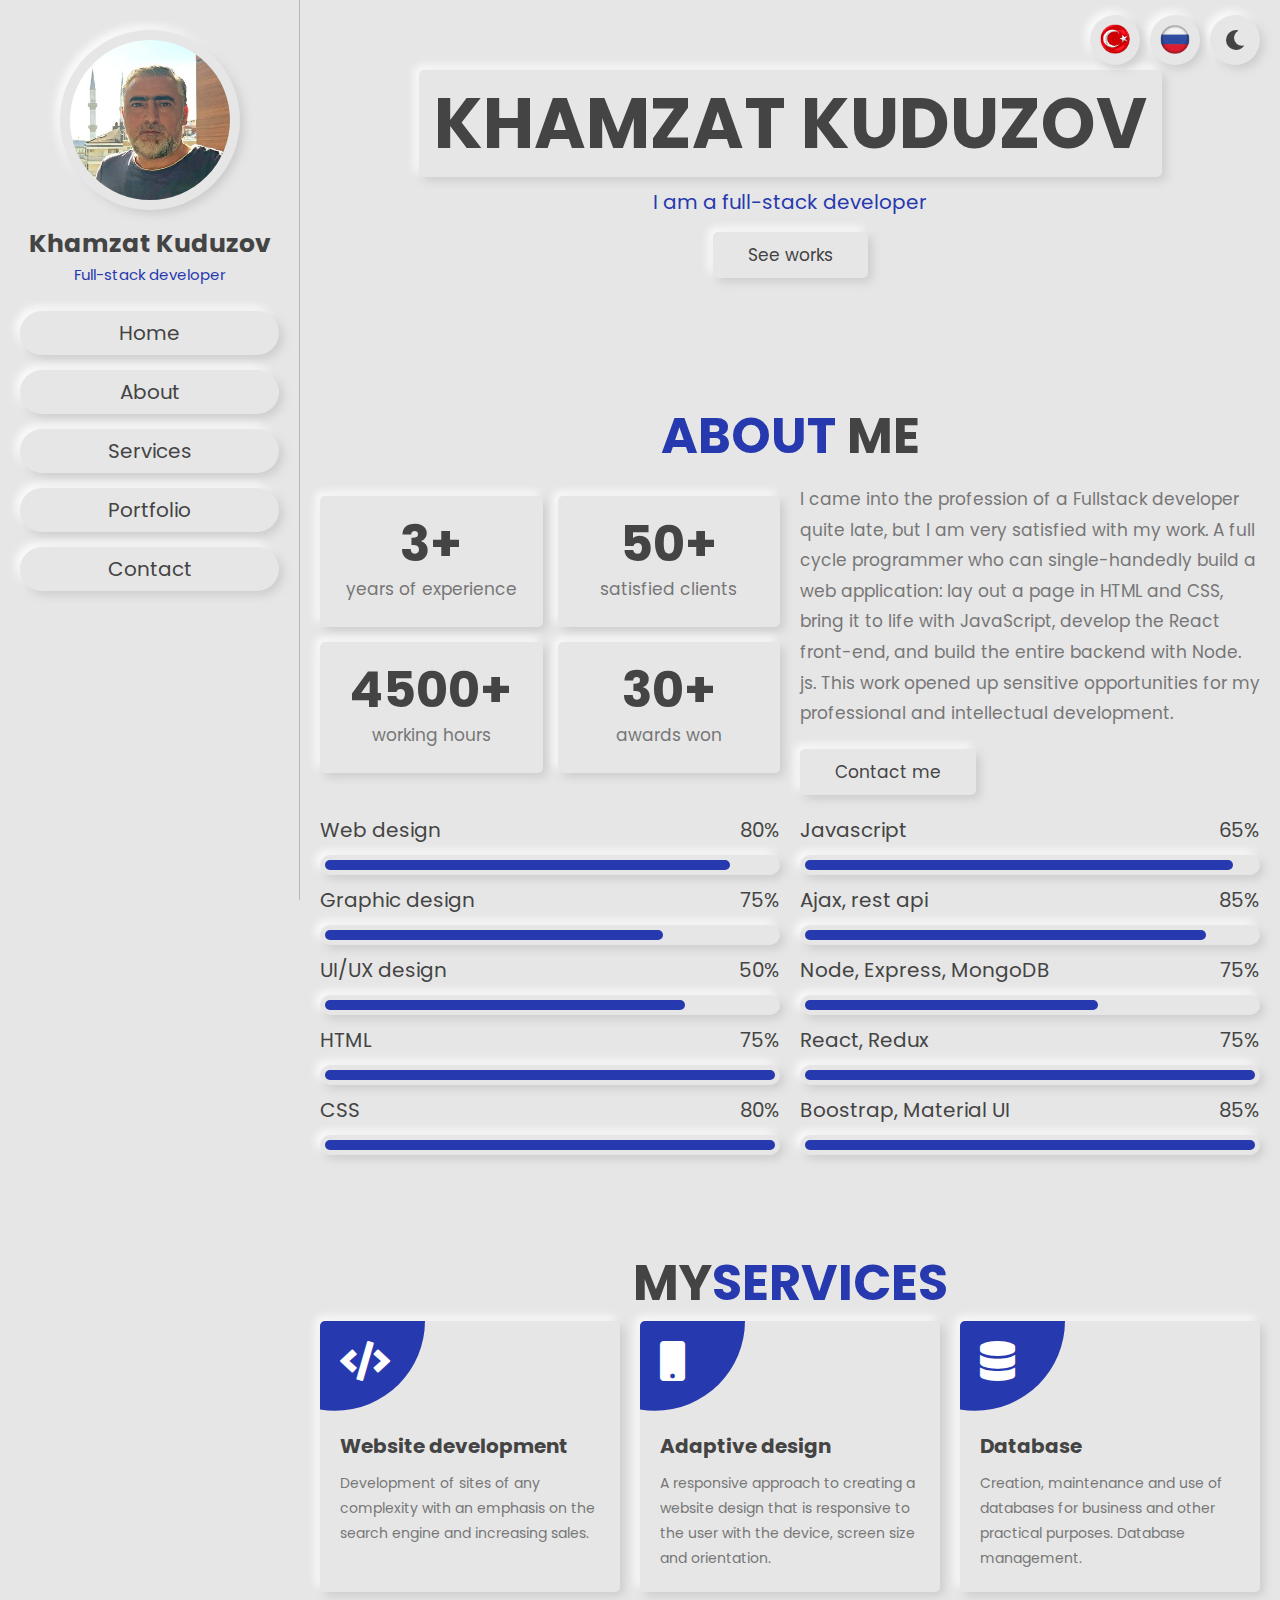
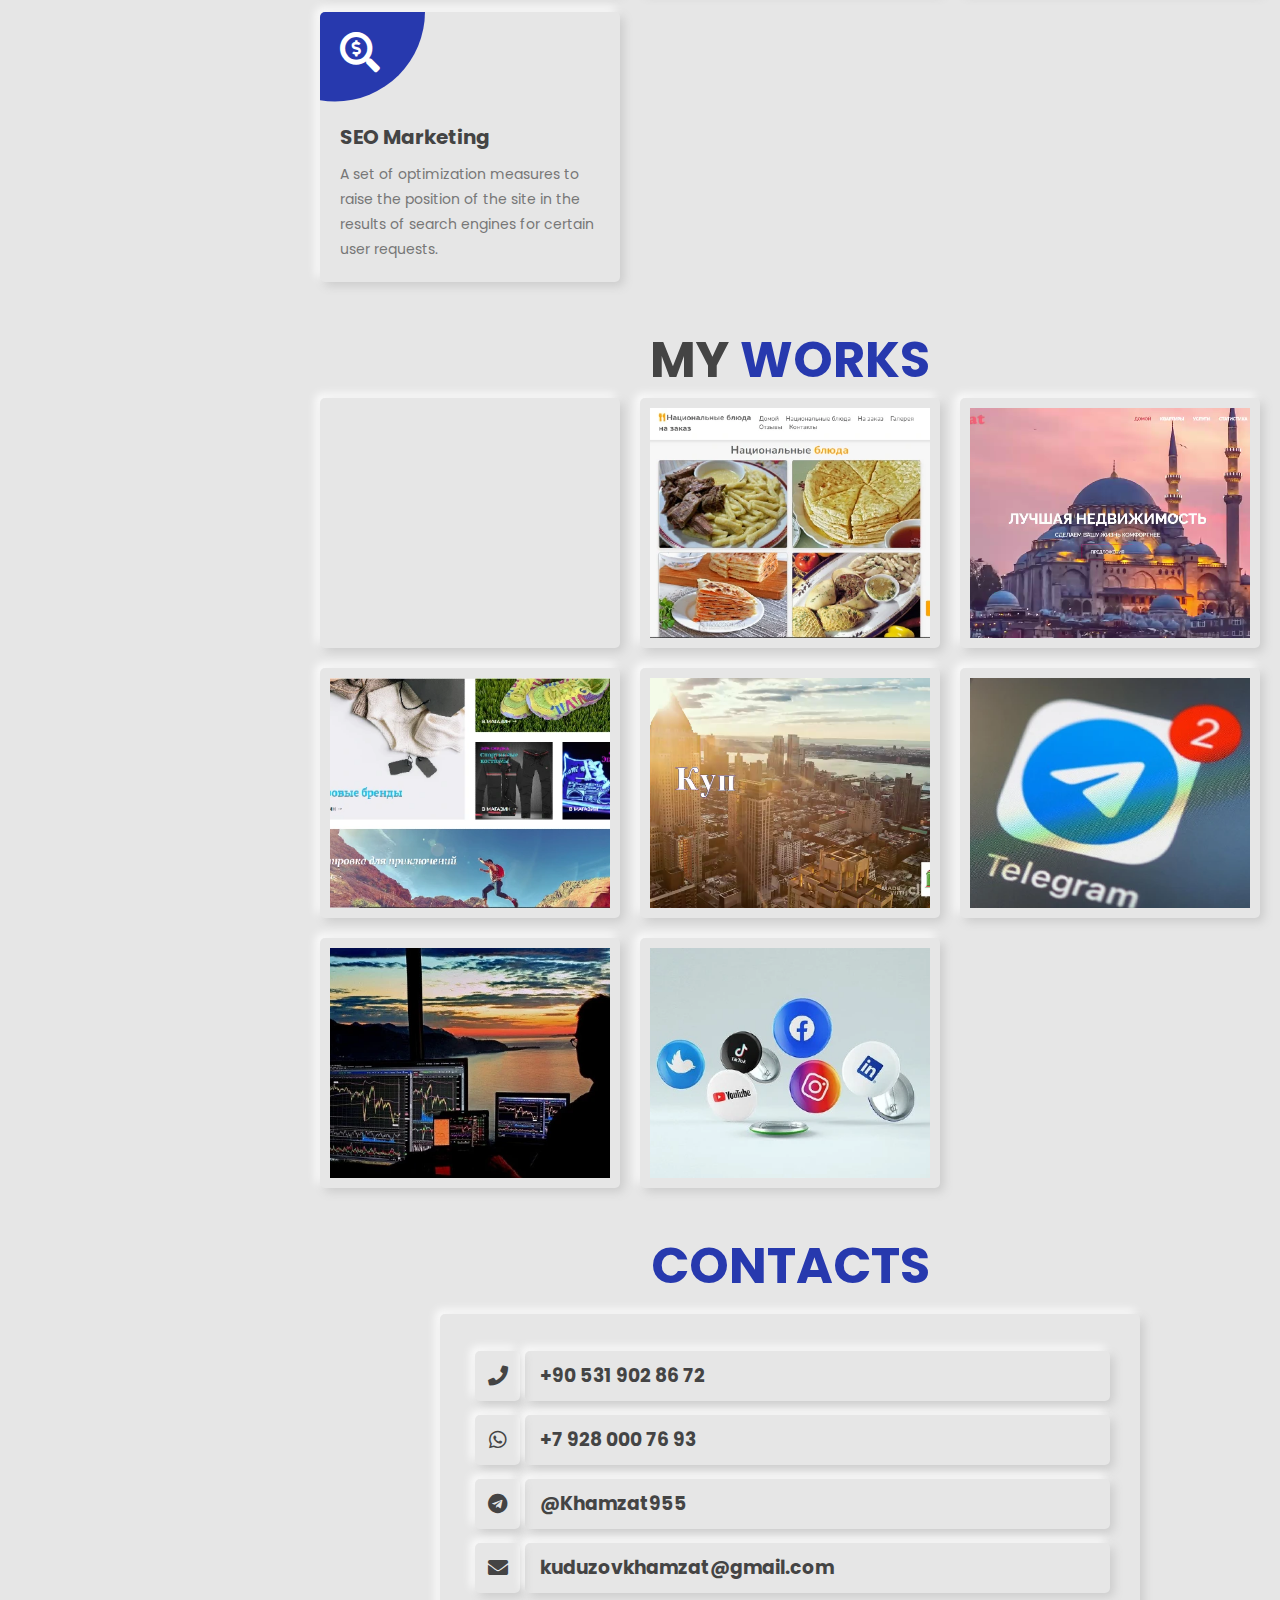
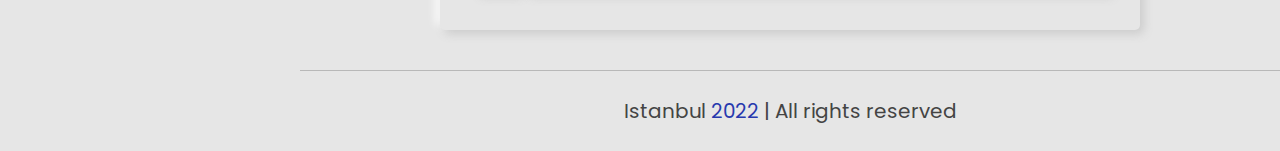
==== index_gb.html @ ffcbeb88 "new-reposit" ====
<!DOCTYPE html>
<html lang="en">

<head>
    <meta charset="UTF-8">
    <meta http-equiv="X-UA-Compatible" content="IE=edge">
    <meta name="viewport" content="width=device-width, initial-scale=1.0">
    <title>Khamzat | portfolio</title>

    <!-- font awesome cdn link  -->
    <link rel="stylesheet" href="https://cdnjs.cloudflare.com/ajax/libs/font-awesome/5.15.4/css/all.min.css">

    <!-- custom css file link  -->
    <link rel="stylesheet" href="css/style.css">

</head>

<body>
    <!-- header section starts  -->

    <header class="header">

        <div class="user">
            <img src="image/photo64.webp" alt="">
            <h3>Khamzat Kuduzov</h3>
            <p>Full-stack developer</p>
        </div>

        <nav class="navbar">
            <a href="#home">Home</a>
            <a href="#about">About</a>
            <a href="#services">Services</a>
            <a href="#portfolio">Portfolio</a>
            <a href="#contact">Contact</a>
        </nav>

    </header>

    <!-- header section ends -->

    <div id="menu-btn" class="fas fa-bars"></div>

    <!-- theme toggler  -->

    <div id="theme-toggler" class="fas fa-moon"></div>
    <a href="index.html">
        <div id="theme-toggler-ru">
            <img src="image/GB_rf_1.png" width="30px" alt="">
        </div>
    </a>
    <a href="index_tr.html">
        <div id="theme-toggler-tr">
            <img src="image/flagOne_mini.png" width="30px" alt="">
        </div>
    </a>

    <!-- home section starts  -->

    <section class="home" id="home">

        <div class="content">
            <h3 class="h3-text">Khamzat Kuduzov</h3>
            <p class="lorem">I am a full-stack developer</p>
            <a href="#portfolio" class="btn">See works</a>
        </div>

    </section>

    <!-- home section ends -->

    <!-- about section starts  -->

    <section class="about" id="about">

        <h1 class="heading"> <span>About</span> me </h1>

        <div class="row">

            <div class="box-container">
                <div class="box">
                    <h3>3+</h3>
                    <p>years of experience</p>
                </div>
                <div class="box">
                    <h3>50+</h3>
                    <p>satisfied clients</p>
                </div>
                <div class="box">
                    <h3>4500+</h3>
                    <p>working hours</p>
                </div>
                <div class="box">
                    <h3>30+</h3>
                    <p>awards won</p>
                </div>
            </div>

            <div class="content">
                <!--  <h3 class="lorem">My name is <span>Khamzat Kuduzov</span></h3> -->
                <p class="lorem">I came into the profession of a Fullstack developer
                    quite late, but I am very satisfied with my work. A full cycle
                    programmer who can single-handedly build a web application:
                    lay out a page in HTML and CSS, bring it to life with
                    JavaScript, develop the React front-end, and build the
                    entire backend with Node. js. This work opened up sensitive
                    opportunities for my professional and intellectual development.
                </p>
                <a href="#contact" class="btn">Contact me</a>
            </div>

        </div>

        <div class="row">

            <div class="progress">
                <h3> Web design <span>80%</span> </h3>
                <div class="bar bar-1-1"><span></span></div>
                <h3> Graphic design <span>75%</span> </h3>
                <div class="bar bar-1-2"><span></span></div>
                <h3> UI/UX design <span>50%</span> </h3>
                <div class="bar bar-1-3"><span></span></div>
                <h3> HTML <span>75%</span> </h3>
                <div class="bar bar-1-4"><span></span></div>
                <h3> CSS <span>80%</span> </h3>
                <div class="bar bar-1-5"><span></span></div>

            </div>

            <div class="progress">
                <h3> Javascript <span>65%</span> </h3>
                <div class="bar bar-2-1"><span></span></div>
                <h3> Ajax, rest api <span>85%</span> </h3>
                <div class="bar bar-2-2"><span></span></div>
                <h3> Node, Express, MongoDB <span>75%</span> </h3>
                <div class="bar bar-2-3"><span></span></div>
                <h3> React, Redux <span>75%</span> </h3>
                <div class="bar bar-2-4"><span></span></div>
                <h3> Boostrap, Material UI <span>85%</span> </h3>
                <div class="bar bar-2-5"><span></span></div>
            </div>

        </div>

    </section>

    <!-- about section ends -->

    <!-- services section starts  -->

    <section class="services" id="services">

        <h1 class="heading">my<span>services</span> </h1>

        <div class="box-container">

            <div class="box">
                <i class="fas fa-code"></i>
                <h3>Website development</h3>
                <p>Development of sites of any complexity with an emphasis on the search engine and increasing sales.
                </p>
            </div>

            <div class="box">
                <i class="fas fa-mobile"></i>
                <h3>Adaptive design</h3>
                <p>A responsive approach to creating a website design that is responsive to the user with the device,
                    screen size and orientation.</p>
            </div>

            <div class="box">
                <i class="fas fa-database"></i>
                <h3>Database</h3>
                <p>Creation, maintenance and use of databases for business and other practical purposes. Database
                    management.</p>
            </div>

            <div class="box">
                <i class="fas fa-search-dollar"></i>
                <h3>SEO Marketing</h3>
                <p>A set of optimization measures to raise the position of the site in the results of search engines for
                    certain user requests.</p>
            </div>
        </div>
    </section>

    <!-- services section ends -->

    <!-- portfolio section starts  -->

    <section class="portfolio" id="portfolio">
        <h1 class="heading"> My <span> works</span> </h1>
        <div class="box-container">
            <div class="box">
                <a href="https://istanbul-expert.com/">
                    <video src="video/ist_exp.mp4" loop muted autoplay></video>
                    <div class="content">
                        <h3>Real <br /> estate <br /> agency</h3>
                    </div>
                </a>
            </div>

            <div class="box">
                <a href="https://zura95.site/">
                    <img src="image/eda.webp" alt="">
                    <div class="content">
                        <h3>Food <br /> to order</h3>
                    </div>
                </a>
            </div>

            <div class="box">
                <a href="https://talgat.site/">
                    <video src="video/Talgat_clip.mp4" loop muted autoplay></video>
                    <div class="content">
                        <h3>Property <br /> in Istanbul</h3>
                    </div>
                </a>
            </div>
            <div class="box">
                <a href="http://sport-tr.site/">
                    <img src="image/sport.webp" alt="">
                    <div class="content">
                        <h3>Shop <br /> sports <br /> goods</h3>
                    </div>
                </a>
            </div>

            <div class="box">
                <a href="https://www.youtube.com/channel/UCR58sPLCgfgkZ0BDs9TKeCQ">
                    <video src="video/you_video.mp4" loop muted autoplay></video>
                    <div class="content">
                        <h3>YouTube <br /> channel</h3>
                    </div>
                </a>
            </div>

            <div class="box">
                <img src="image/telegram-nedir1.webp" alt="">
                <div class="content">
                    <h3>Telegram <br /> channel</h3>
                </div>
                </a>
            </div>

            <div class="box">
                <img src="image/trading.webp" alt="">
                <div class="content">
                    <h3>Promising <br /> project</h3>
                </div>
            </div>

            <div class="box">
                <img src="image/social.webp" alt="">
                <div class="content">
                    <h3>Promising <br /> project</h3>
                </div>
            </div>

        </div>

    </section>

    <!-- portfolio section ends -->

    <!-- contact section starts -->

    <section class="contact" id="contact">

        <h1 class="heading"> <span>Contacts</span> </h1>

        <form action="">

            <div class="sharell">
                <div class="qwer"><a href="tel:+905319028672" class="fa fa-phone"></a>
                    <div class="asd">
                        <h3>+90 531 902 86 72</h3>
                    </div>
                </div>
                <div class="qwer"> <a href="https://api.whatsapp.com/send?phone=79280007693"" class=" fab
                        fa-whatsapp"></a>
                    <div class="asd">
                        <h3>+7 928 000 76 93</h3>
                    </div>
                </div>
                <div class="qwer"><a href="https://t.me/Khamzat955" class="fab fa-telegram"></a>
                    <div class="asd">
                        <h3>@Khamzat955</h3>
                    </div>
                </div>
                <div class="qwer"><a href="mailto:kuduzovkhamzat@gmail.com" class="fa fa-envelope"></a>
                    <div class="asd">
                        <h3>kuduzovkhamzat@gmail.com</h3>
                    </div>
                </div>
                <!-- <div class="qwer"><a href="#" class="fa fa-envelope-open-dollar"></a>
                    <div class="asd"></div>
                </div> -->
            </div>



        </form>

    </section>

    <!-- contact section ends -->

    <div class="credits"> Istanbul <span>2022</span> | All rights reserved </div>













    <!-- custom js file link  -->
    <script src="js/script.js"></script>

</body>

</html>
---- css/style.css ----
@import url('https://fonts.googleapis.com/css2?family=Poppins:wght@100;200;300;400;500;600;700&display=swap');

:root {
    --blue: #2739ae;
    --black: #444;
    --light-color: #777;
    --bg-color: #e6e6e6;
    --border: .1rem solid rgba(0, 0, 0, .2);
    --box-shadow: .4rem .4rem 1rem #ccc,
        -.4rem -.4rem 1rem #fff;
    --box-shadow-inset: .4rem .4rem 1rem #ccc inset,
        -.4rem -.4rem 1rem #fff inset;
}

* {
    font-family: 'Poppins', sans-serif;
    margin: 0;
    padding: 0;
    box-sizing: border-box;
    outline: none;
    border: none;
    text-decoration: none;
    /* text-transform: capitalize; */
    transition: .2s linear;
}

html {
    font-size: 62.5%;
    overflow-x: hidden;
    scroll-behavior: smooth;

}

body {
    background: var(--bg-color);
    padding-left: 30rem;
}

body.active {
    --black: #fff;
    --light-color: #ddd;
    --bg-color: #222;
    --border: .1rem solid rgba(0, 0, 0, .4);
    --box-shadow: .4rem .4rem 1rem #111,
        -.4rem -.4rem 1rem #333;
    --box-shadow-inset: .4rem .4rem 1rem #111 inset,
        -.4rem -.4rem 1rem #333 inset;
}

section {
    /* min-height: 100vh; */
    padding: 2rem;
}

.btn {
    margin-top: 1rem;
    display: inline-block;
    padding: 1rem 3.5rem;
    border-radius: .5rem;
    font-size: 1.7rem;
    cursor: pointer;
    background: none;
    color: var(--black);
    box-shadow: var(--box-shadow);
}

.btn:hover {
    box-shadow: var(--box-shadow-inset);
    color: var(--blue);
}

.heading {
    text-align: center;
    font-size: 5rem;
    color: var(--black);
    text-transform: uppercase;
    /*  padding-bottom: 2rem; */
}

.user {
    transition: all 0.5s;
}

.user:hover {
    transform: scale(1.1);
}

.heading span {
    color: var(--blue);
    text-transform: uppercase;
}

.header {
    position: fixed;
    top: 0;
    left: 0;
    z-index: 999;
    background: var(--bg-color);
    width: 30rem;
    border-right: var(--border);
    height: 100%;
    padding: 2rem;
    text-align: center;
}

.header .user img {
    margin: 1rem 0;
    border: 1rem solid transparent;
    border-radius: 50%;
    height: 18rem;
    width: 18rem;
    box-shadow: var(--box-shadow);
}

.header .user h3 {
    color: var(--black);
    font-size: 2.5rem;
}

.header .user p {
    color: var(--blue);
    font-size: 1.5rem;

}

.header .navbar {
    padding-top: 1rem;
}

.header .navbar a {
    display: block;
    margin: 1.5rem 0;
    padding: .7rem;
    border-radius: 5rem;
    font-size: 2rem;
    box-shadow: var(--box-shadow);
    color: var(--black);
}

.header .navbar a:hover {
    box-shadow: var(--box-shadow-inset);
    color: var(--blue);
}

#menu-btn {
    position: fixed;
    top: 1.5rem;
    left: 2rem;
    z-index: 1000;
    height: 5rem;
    width: 5rem;
    line-height: 5rem;
    border-radius: 50%;
    font-size: 2rem;
    cursor: pointer;
    box-shadow: var(--box-shadow);
    text-align: center;
    color: var(--black);
    background: var(--bg-color);
    display: none;
}

#menu-btn:hover {
    color: var(--blue);
    box-shadow: var(--box-shadow-inset);
}

#theme-toggler {
    position: fixed;
    top: 1.5rem;
    right: 2rem;
    z-index: 1000;
    height: 5rem;
    width: 5rem;
    line-height: 5rem;
    border-radius: 50%;
    font-size: 2rem;
    cursor: pointer;
    box-shadow: var(--box-shadow);
    text-align: center;
    color: var(--black);
    background: var(--bg-color);
}

#theme-toggler:hover {
    color: var(--blue);
    box-shadow: var(--box-shadow-inset);
}

/* языки */
#theme-toggler-ru {
    position: fixed;
    top: 1.5rem;
    right: 8rem;
    z-index: 1000;
    height: 5rem;
    width: 5rem;
    line-height: 5rem;
    border-radius: 50%;
    font-size: 2rem;
    cursor: pointer;
    box-shadow: var(--box-shadow);
    text-align: center;
    color: var(--black);
    background: var(--bg-color);
    padding-top: 7px;
}

#theme-toggler-ru:hover {
    color: var(--blue);
    box-shadow: var(--box-shadow-inset);
}

#theme-toggler-tr {
    position: fixed;
    top: 1.5rem;
    right: 14rem;
    z-index: 1000;
    height: 5rem;
    width: 5rem;
    line-height: 5rem;
    border-radius: 50%;
    font-size: 2rem;
    cursor: pointer;
    box-shadow: var(--box-shadow);
    text-align: center;
    color: var(--black);
    background: var(--bg-color);
    padding-top: 7px;
}

#theme-toggler-tr:hover {
    color: var(--blue);
    box-shadow: var(--box-shadow-inset);
}

#theme-toggler-gb {
    position: fixed;
    top: 1.5rem;
    right: 14rem;
    z-index: 1000;
    height: 5rem;
    width: 5rem;
    line-height: 5rem;
    border-radius: 50%;
    font-size: 2rem;
    cursor: pointer;
    box-shadow: var(--box-shadow);
    text-align: center;
    color: var(--black);
    background: var(--bg-color);
    padding-top: 7px;
}

#theme-toggler-gb:hover {
    color: var(--blue);
    box-shadow: var(--box-shadow-inset);
}


.home {
    display: flex;
    flex-flow: column;
    align-items: center;
    justify-content: center;
    text-align: center;
}

.home .content {
    margin-top: 50px;
}

.home .content h3 {
    font-size: 7rem;
    color: var(--black);
    line-height: 1.1;
    text-transform: uppercase;
}

.home .content p {
    font-size: 2rem;
    color: var(--blue);
    padding-bottom: .5rem;
}

.home .share {
    position: relative;
    top: 10rem;
    border-radius: .5rem;
    box-shadow: var(--box-shadow);
    padding: 1rem;
}

.home .share a {
    height: 5rem;
    width: 5rem;
    line-height: 5rem;
    box-shadow: var(--box-shadow);
    margin: .5rem;
    font-size: 2rem;
    color: var(--black);
    border-radius: .5rem;
}

.home .share a:hover {
    box-shadow: var(--box-shadow-inset);
    color: var(--blue);
}

.about {
    margin-top: 80px;
}

.about .row {
    display: flex;
    align-items: center;
    flex-wrap: wrap-reverse;
    gap: 2rem;
}

.about .row .box-container {
    flex: 1 1 40rem;
    display: flex;
    gap: 1.5rem;
    flex-wrap: wrap;
}

.about .row .box-container .box {
    flex: 1 1 18rem;
    text-align: center;
    padding: 2rem;
    border-radius: .5rem;
    box-shadow: var(--box-shadow);
}

.about .row .box-container .box h3 {
    font-size: 5rem;
    color: var(--black);
    line-height: 1.1;
}

.about .row .box-container .box p {
    font-size: 1.7rem;
    color: var(--light-color);
    padding: .5rem 0;
}

.about .row .content {
    flex: 1 1 40rem;
}

.about .row .content h3 {
    font-size: 3.5rem;
    color: var(--black);
    line-height: 1.8;
}

.about .row .content h3 span {
    color: var(--blue);
}

.about .row .content p {
    font-size: 1.7rem;
    color: var(--light-color);
    line-height: 1.8;
    padding: 1rem 0;
}

.about .row:nth-child(3) {
    padding-top: 2rem;
}

.about .row .progress {
    flex: 1 1 40rem;
}

.about .row .progress h3 {
    color: var(--black);
    font-weight: normal;
    font-size: 2rem;
    display: flex;
    align-items: center;
    justify-content: space-between;
}

.about .row .progress .bar {
    box-shadow: var(--box-shadow);
    border-radius: 5rem;
    height: 2rem;
    padding: .5rem;
    margin: 1rem 0;
}

.about .row .progress .bar span {
    display: block;
    height: 100%;
    background: var(--blue);
    border-radius: 5rem;
}

.about .row .progress .bar-1-1 span {
    width: 90%;
}

.about .row .progress .bar-1-2 span {
    width: 75%;
}

.about .row .progress .bar-1-3 span {
    width: 80%;
}

.about .row .progress .bar-2-1 span {
    width: 95%;
}

.about .row .progress .bar-2-2 span {
    width: 89%;
}

.about .row .progress .bar-2-3 span {
    width: 65%;
}

.services {
    margin-top: 40px;

}

/* section#services.services {
    max-height: 400px;
} */

.services .box-container {
    display: grid;
    grid-template-columns: repeat(auto-fit, minmax(27rem, 1fr));
    gap: 2rem;
}

.services .box-container .box {
    padding: 2rem;
    border-radius: .5rem;
    box-shadow: var(--box-shadow);
    position: relative;
    z-index: 0;
    overflow: hidden;
}

.services .box-container .box i {
    font-size: 4rem;
    padding-bottom: 5rem;
    color: #fff;
}

.services .box-container .box h3 {
    font-size: 2rem;
    padding-bottom: 1rem;
    color: var(--black);
}

.services .box-container .box p {
    font-size: 1.4rem;
    line-height: 1.8;
    color: var(--light-color);
}

.services .box-container .box::before {
    content: '';
    position: absolute;
    top: 0;
    left: 0;
    height: 100%;
    width: 100%;
    background: var(--blue);
    z-index: -1;
    clip-path: circle(9rem at 5% 0%);
    transition: .3s linear;
}

.services .box-container .box:hover::before {
    clip-path: circle(100%);
}

.services .box-container .box:hover>* {
    color: #fff;
}

.h3-text {
    padding: 15px;
    box-shadow: var(--box-shadow);
    border-radius: 5px;
    margin-bottom: 10px;
}

.portfolio .box-container {
    display: grid;
    grid-template-columns: repeat(auto-fit, minmax(27rem, 1fr));
    gap: 2rem;
}

.portfolio .box-container .box {
    height: 25rem;
    border-radius: .5rem;
    overflow: hidden;
    box-shadow: var(--box-shadow);
    position: relative;
    border: 1rem solid transparent;
    transition: all 0.5s;
}

.portfolio .box-container .box:hover {
    transform: scale(1.1);
}

.portfolio .box-container .box img {
    height: 100%;
    width: 100%;
    object-fit: cover;
}

.portfolio .box-container .box video {
    height: 100%;
    width: 100%;
    object-fit: cover;
}

.portfolio .box-container .box .content {
    position: absolute;
    top: 0;
    left: 0;
    height: 100%;
    width: 100%;
    background: var(--bg-color);
    display: grid;
    place-items: center;
    transform: scale(0);
}

.portfolio .box-container .box:hover .content {
    transform: scale(0.9);
    opacity: 0.7;
    text-align: center;
}

.portfolio .box-container .box .content h3 {
    font-size: 2.5rem;
    color: var(--black);
    /*  text-transform: uppercase; */
    text-transform: none;
    transform: translateY(-5rem);
    opacity: 0;
    transition-delay: .3s;
}

.portfolio .box-container .box:hover .content h3 {
    transform: translateY(0rem);
    opacity: 1;
}

.contact form {
    margin: 1rem auto;
    max-width: 70rem;
    border-radius: .5rem;
    box-shadow: var(--box-shadow);
    padding: 2rem;
}

/* .contact form .box {
    padding: 1rem 1.5rem;
    width: 100%;
    background: none;
    color: var(--black);
    font-size: 1.6rem;
    text-transform: none;
    margin: .7rem 0;
    box-shadow: var(--box-shadow);
    border-radius: .5rem;
} */

/* .contact form textarea {
    height: 20rem;
    resize: none;
} */

/* .contact form .box:focus {
    box-shadow: var(--box-shadow-inset);
} */

/* апр */
.contact .sharell {
    position: relative;
    display: flex;
    flex-direction: column;
    /*  top: 10rem; */
    border-radius: .5rem;
    /* box-shadow: var(--box-shadow); */
    padding: 1rem;
}

.contact .sharell a {
    height: 5rem;
    width: 5rem;
    line-height: 5rem;
    box-shadow: var(--box-shadow);
    margin: .5rem;
    font-size: 2rem;
    color: var(--black);
    border-radius: .5rem;
    align-items: center;
    justify-content: center;
    text-align: center;
}

.contact .sharell a:hover {
    box-shadow: var(--box-shadow-inset);
    color: var(--blue);
}

.qwer {
    display: flex;
    flex-direction: row;
    align-items: center
}

.contact .sharell .asd {
    padding: 1rem 1.5rem;
    width: 100%;
    height: 5rem;
    background: none;
    color: var(--black);
    font-size: 1.6rem;
    text-transform: none;
    margin: .7rem 0;
    box-shadow: var(--box-shadow);
    border-radius: .5rem;
}

.contact .sharell .asd:hover {
    box-shadow: var(--box-shadow-inset);
    color: var(--blue);
}

/* вап */

.credits {
    font-size: 2rem;
    text-align: center;
    padding: 2.5rem 1rem;
    margin-top: 1rem;
    border-top: var(--border);
    color: var(--black);
}

.credits span {
    color: var(--blue);
}


.lorem {
    text-transform: none;
}

#bg {
    position: fixed;
    top: -50%;
    left: -50%;
    width: 200%;
    height: 200%;
}

#bg img {
    position: absolute;
    top: 0;
    left: 0;
    right: 0;
    bottom: 0;
    margin: auto;
    min-width: 50%;
    min-height: 50%;
}

/* media queries  */

@media (max-width:991px) {

    html {
        font-size: 55%;
    }

    body {
        padding-left: 0;
    }

    .header {
        left: -110%;
    }

    .header.active {
        left: 0%;
        transition: .4s linear;
    }

    #menu-btn {
        display: initial;
    }
}

@media (max-width:450px) {

    html {
        font-size: 50%;
    }

    .header {
        width: 100%;
        border-right: 0;
    }

    .about {
        margin-top: 10px;
    }

    .services {
        margin-top: 10px;
    }
}
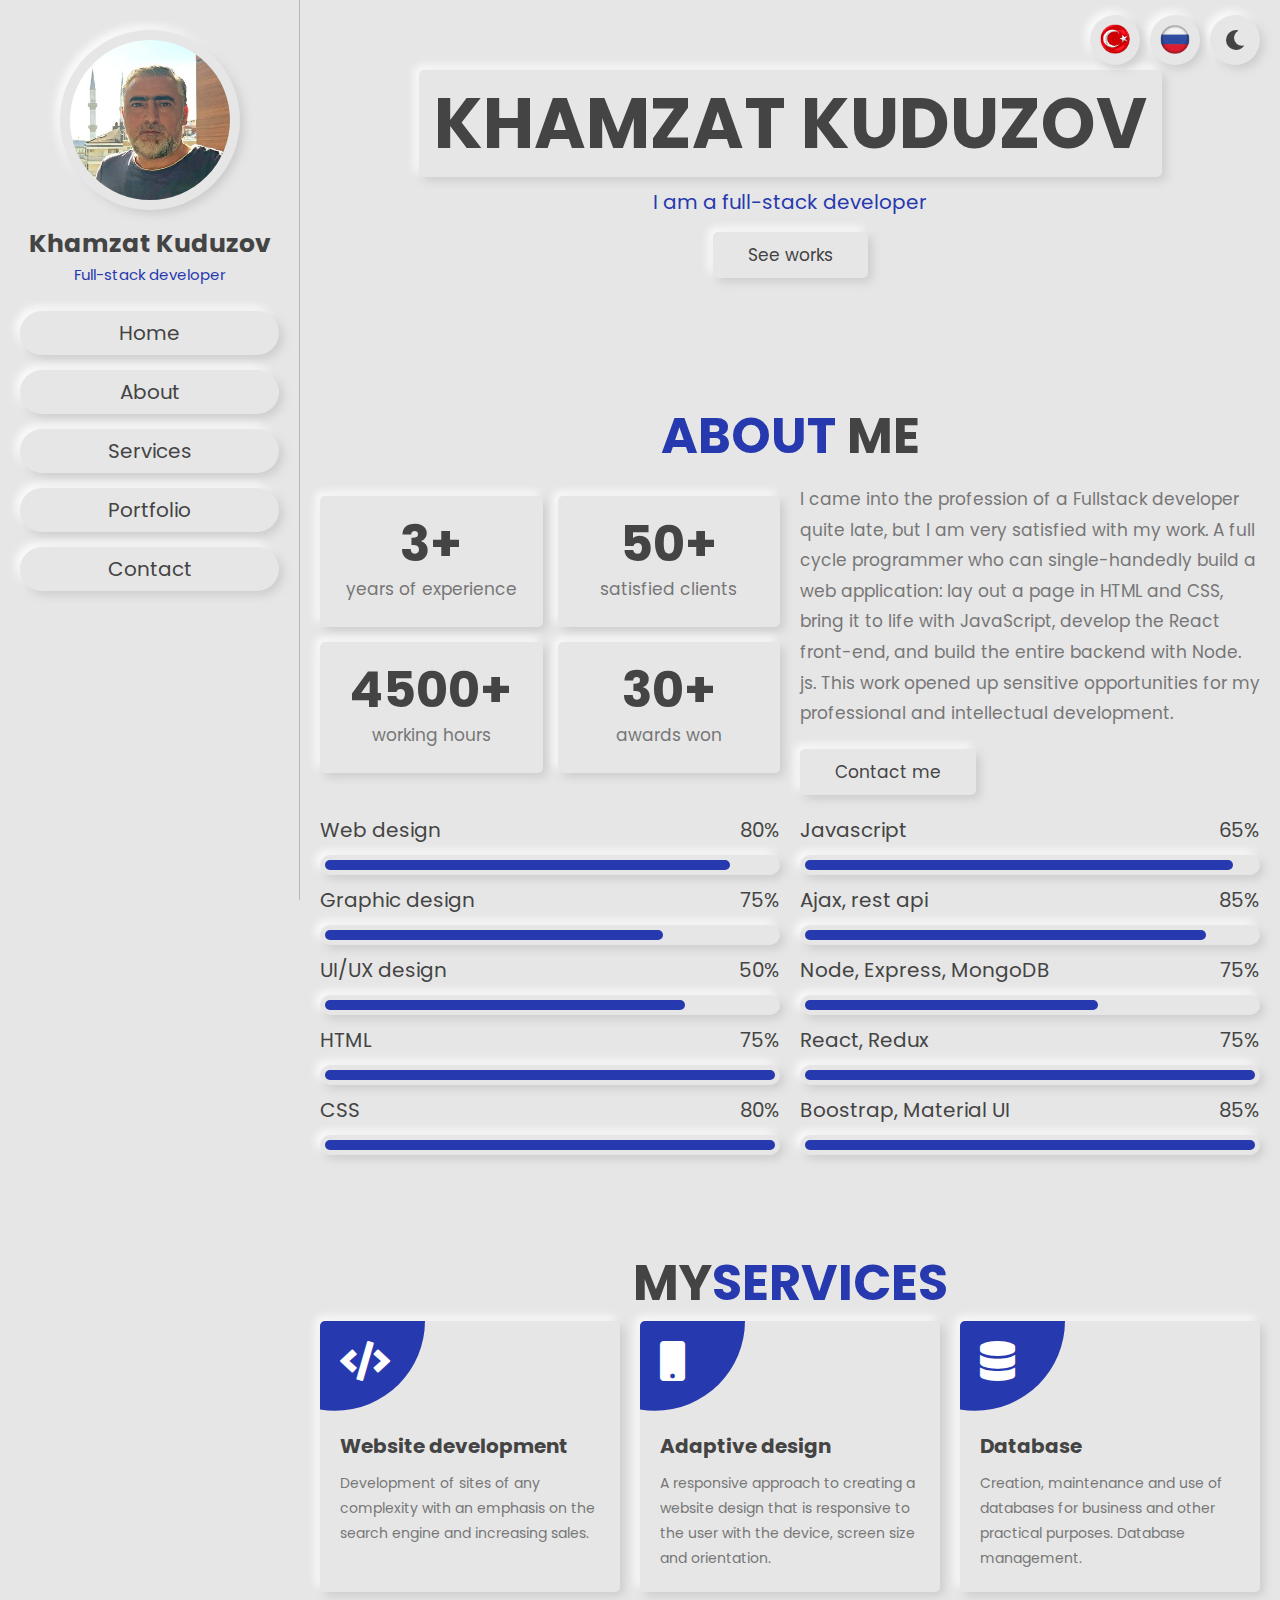
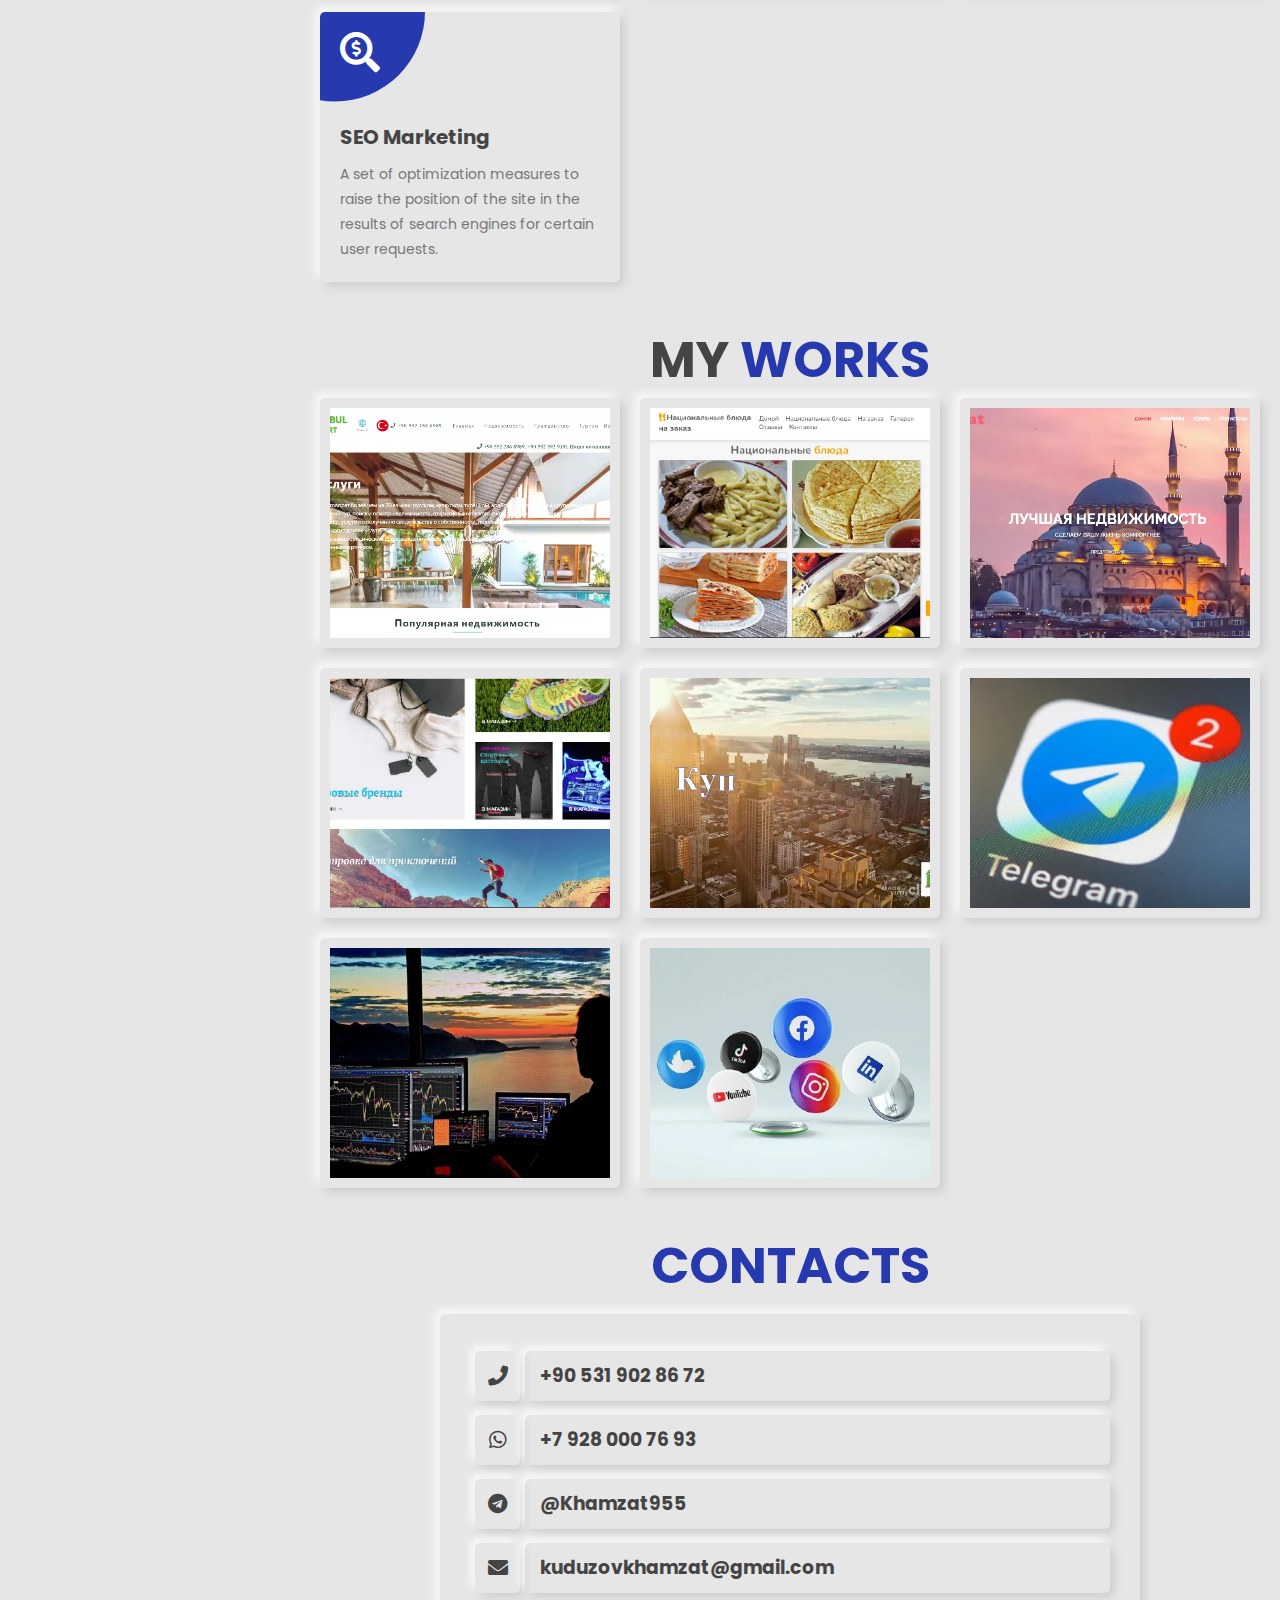
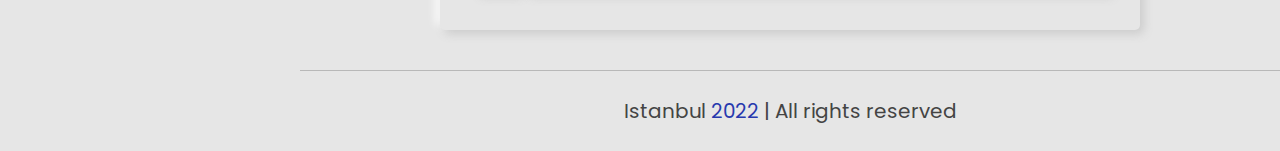
==== commit 70593444: "asdf" ====
--- a/index_gb.html
+++ b/index_gb.html
@@ -2,6 +2,7 @@
 <html lang="en">
 
 <head>
+    <!-- "Нет мощи и силы ни у кого, кроме Аллаха". لا حَـوْلَ وَلا قُـوَّةَ إِلاّ بِالله. Ля хауля ва ля куввата илля би-Лляхи!!! -->
     <meta charset="UTF-8">
     <meta http-equiv="X-UA-Compatible" content="IE=edge">
     <meta name="viewport" content="width=device-width, initial-scale=1.0">
@@ -292,9 +293,7 @@
                         <h3>kuduzovkhamzat@gmail.com</h3>
                     </div>
                 </div>
-                <!-- <div class="qwer"><a href="#" class="fa fa-envelope-open-dollar"></a>
-                    <div class="asd"></div>
-                </div> -->
+
             </div>
 
 
--- a/css/style.css
+++ b/css/style.css
@@ -257,7 +257,6 @@
     box-shadow: var(--box-shadow-inset);
 }
 
-
 .home {
     display: flex;
     flex-flow: column;
@@ -426,10 +425,6 @@
     margin-top: 40px;
 
 }
-
-/* section#services.services {
-    max-height: 400px;
-} */
 
 .services .box-container {
     display: grid;
@@ -565,28 +560,6 @@
     padding: 2rem;
 }
 
-/* .contact form .box {
-    padding: 1rem 1.5rem;
-    width: 100%;
-    background: none;
-    color: var(--black);
-    font-size: 1.6rem;
-    text-transform: none;
-    margin: .7rem 0;
-    box-shadow: var(--box-shadow);
-    border-radius: .5rem;
-} */
-
-/* .contact form textarea {
-    height: 20rem;
-    resize: none;
-} */
-
-/* .contact form .box:focus {
-    box-shadow: var(--box-shadow-inset);
-} */
-
-/* апр */
 .contact .sharell {
     position: relative;
     display: flex;
@@ -639,8 +612,6 @@
     box-shadow: var(--box-shadow-inset);
     color: var(--blue);
 }
-
-/* вап */
 
 .credits {
     font-size: 2rem;
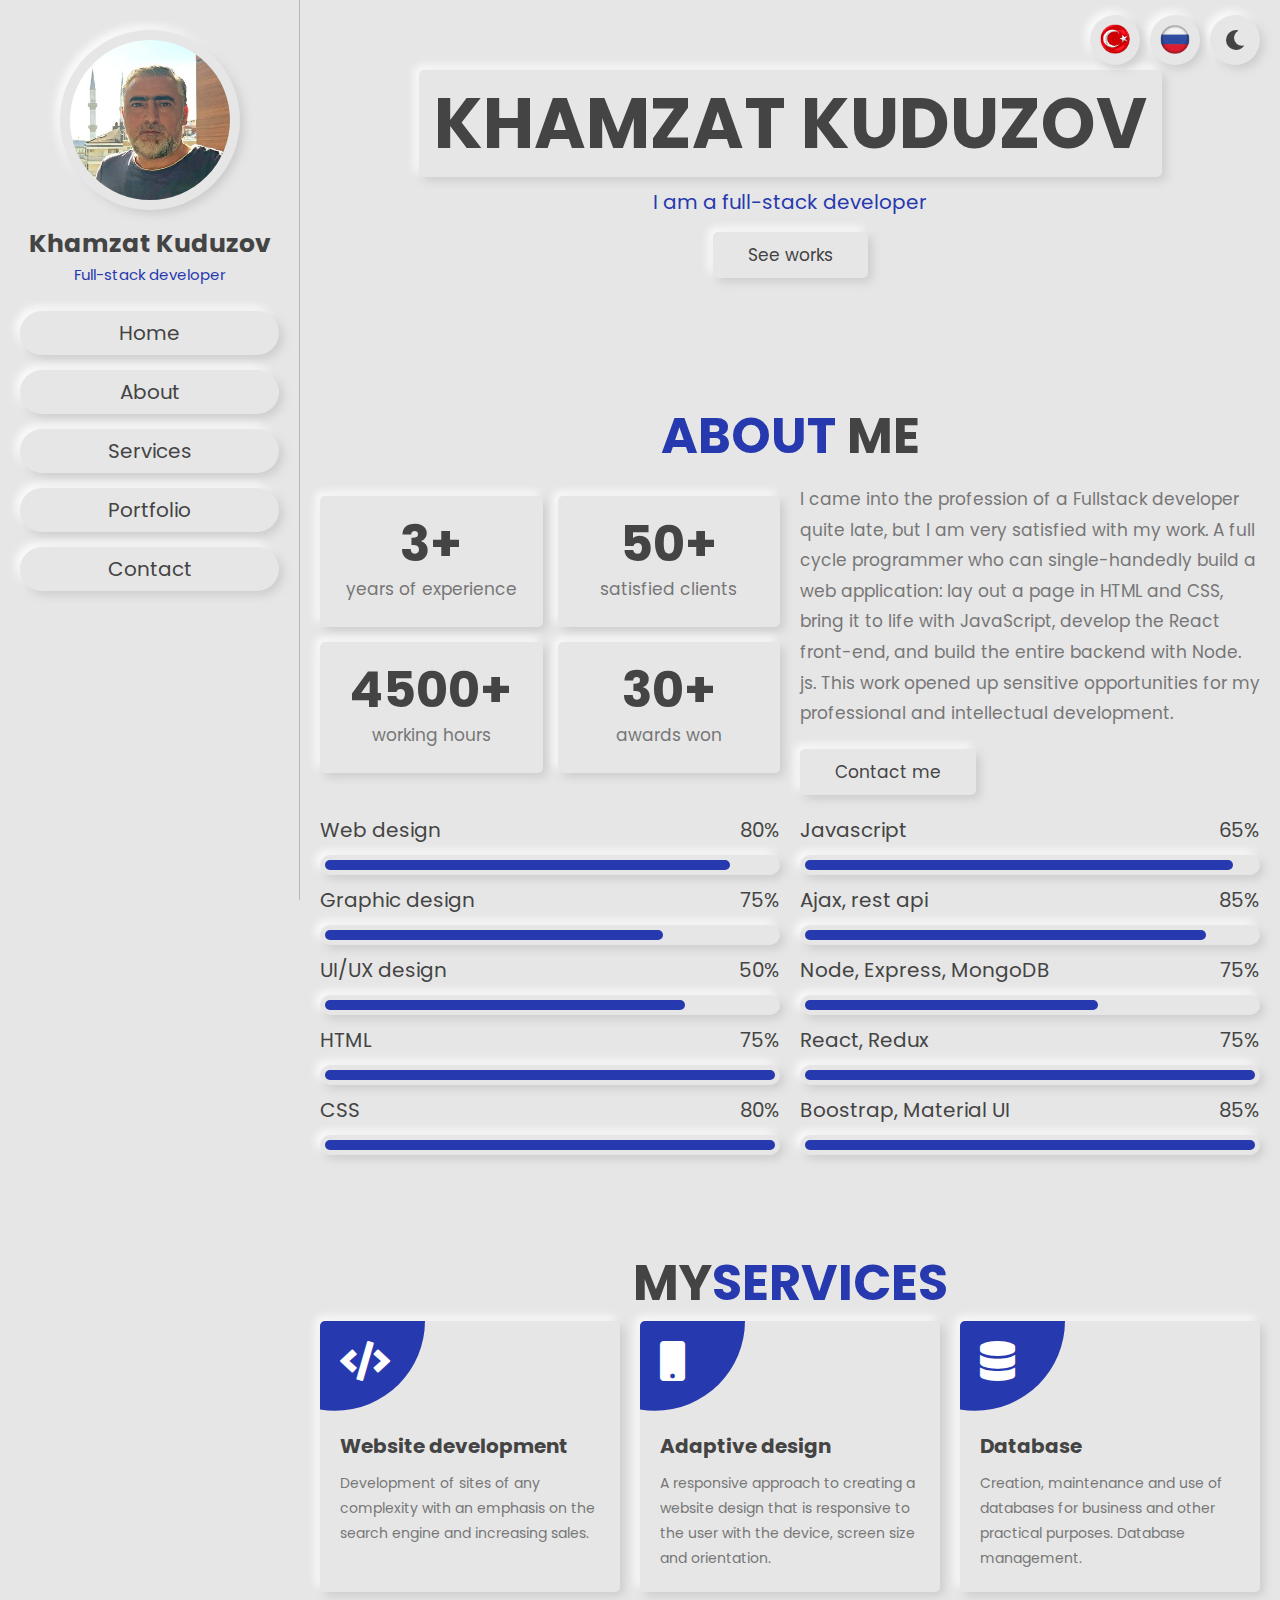
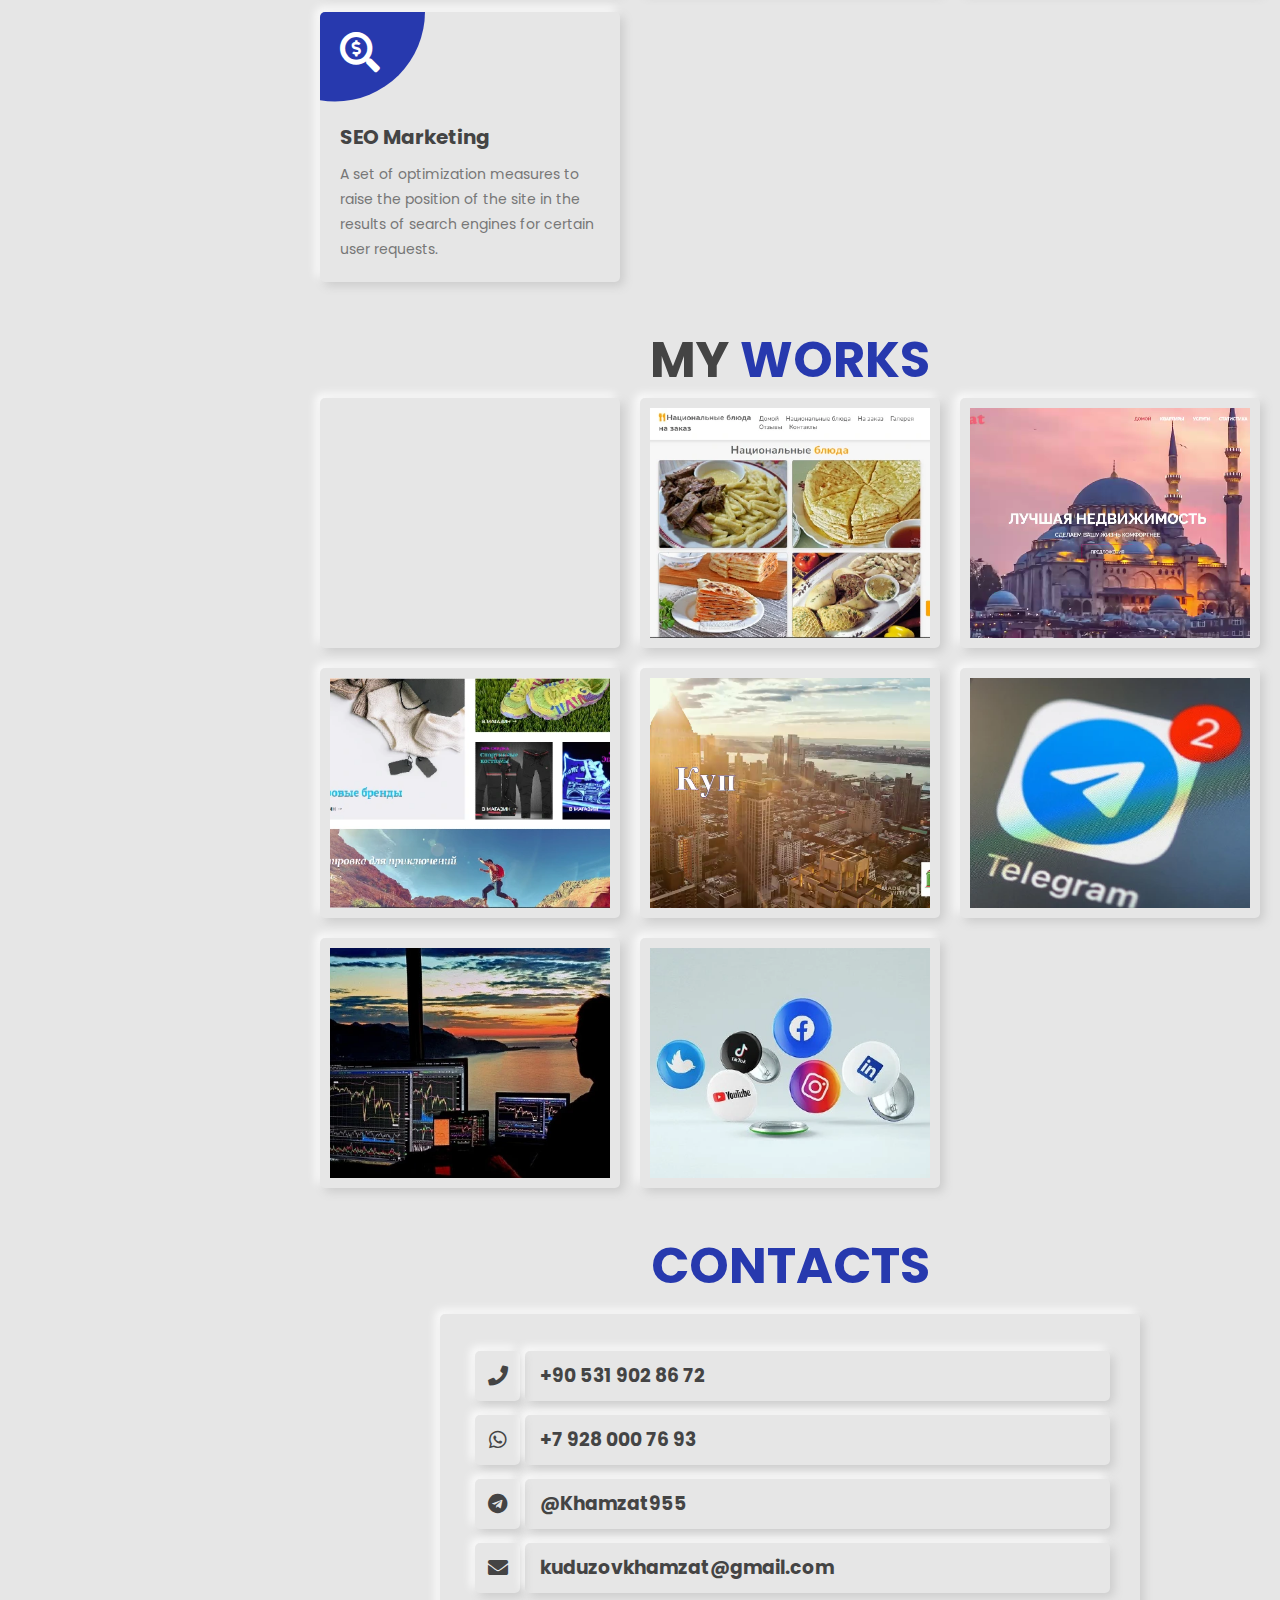
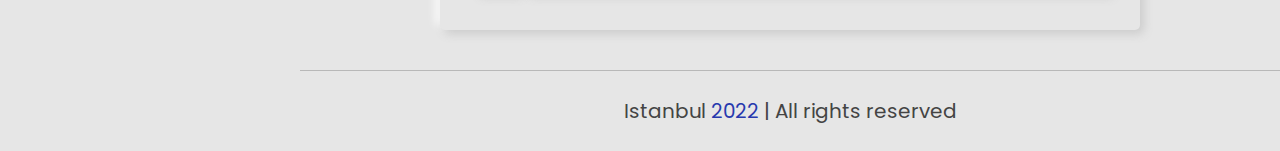
==== commit c781a53d: "logo" ====
--- a/index_gb.html
+++ b/index_gb.html
@@ -6,6 +6,10 @@
     <meta charset="UTF-8">
     <meta http-equiv="X-UA-Compatible" content="IE=edge">
     <meta name="viewport" content="width=device-width, initial-scale=1.0">
+    <link rel="icon" type="image/png" sizes="56x56" href="image/logo_khamzat.png">
+    <meta name="description"
+        content="Если вы дадите человеку программу, то займете его на один день. Если вы научите человека программировать, то займете его на всю жизнь." />
+    <meta name="keywords" content="Отладка кода — это как охота. Охота на баги.">
     <title>Khamzat | portfolio</title>
 
     <!-- font awesome cdn link  -->
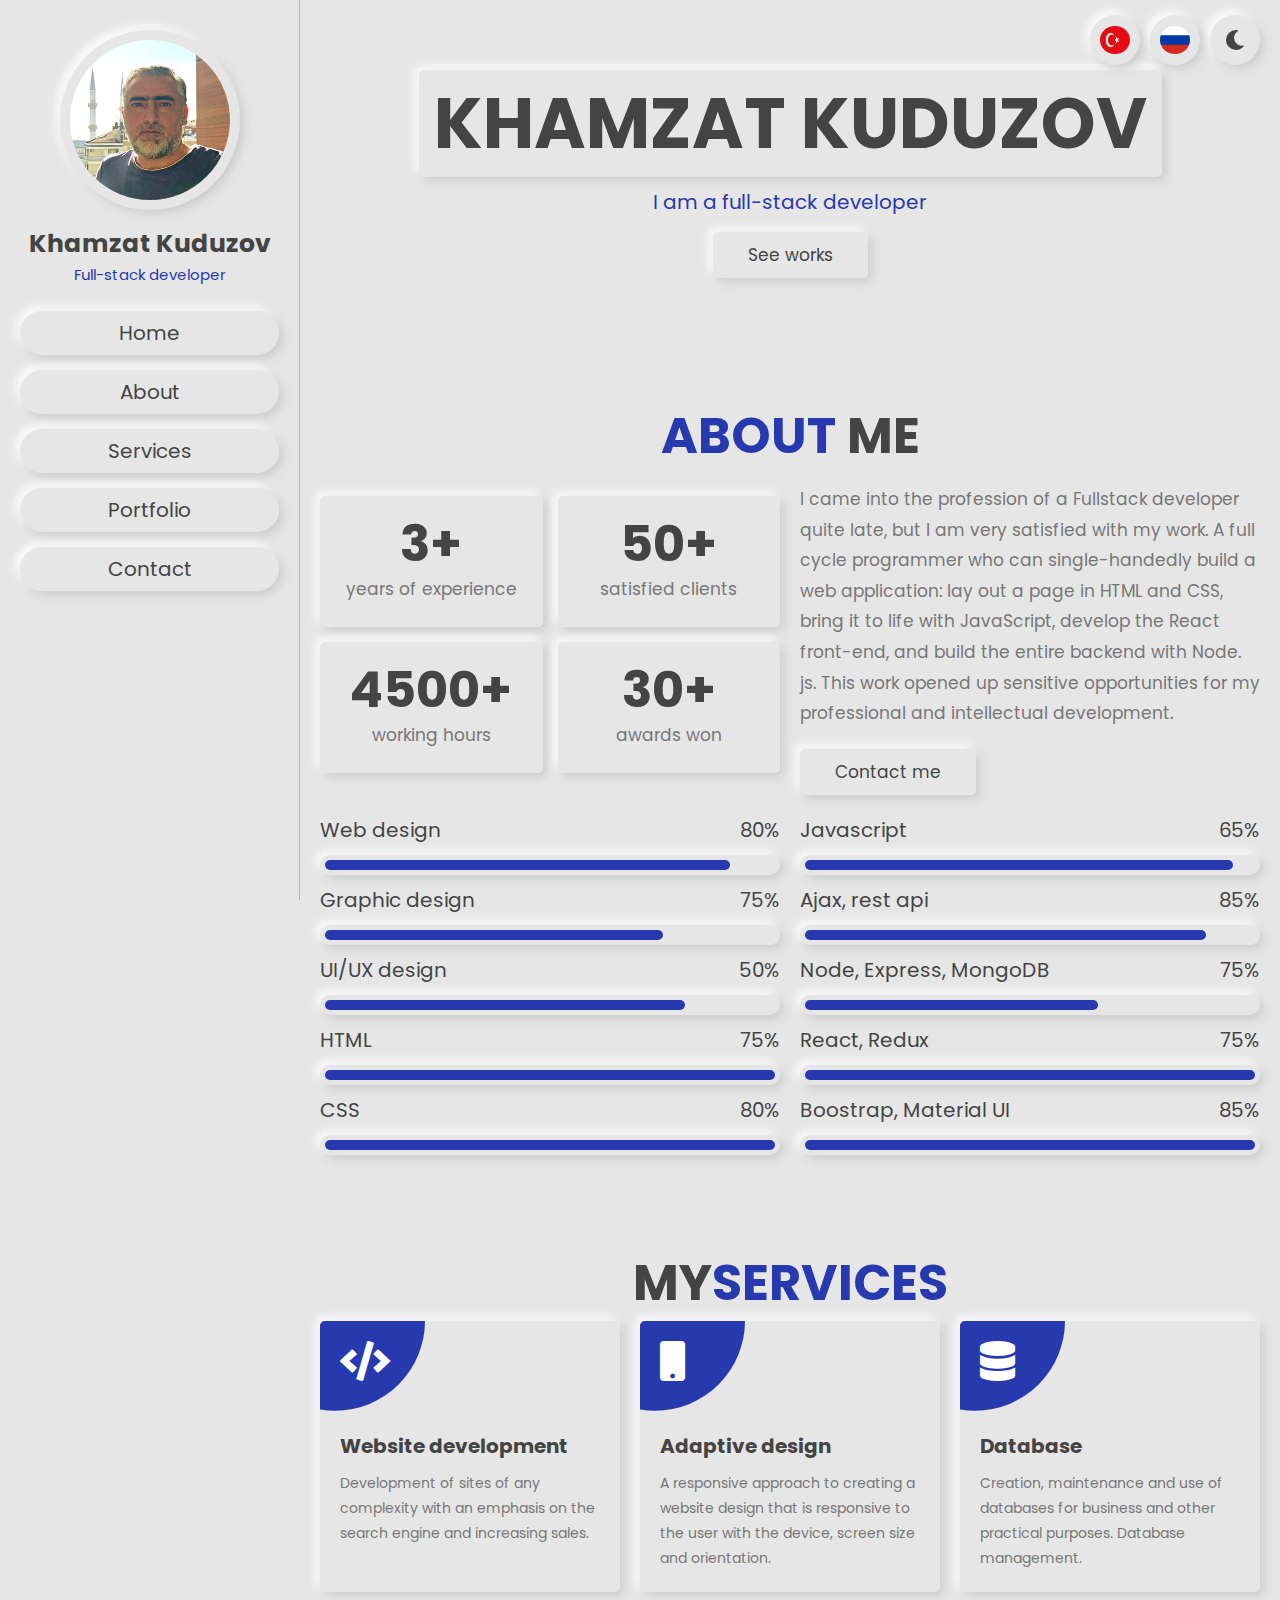
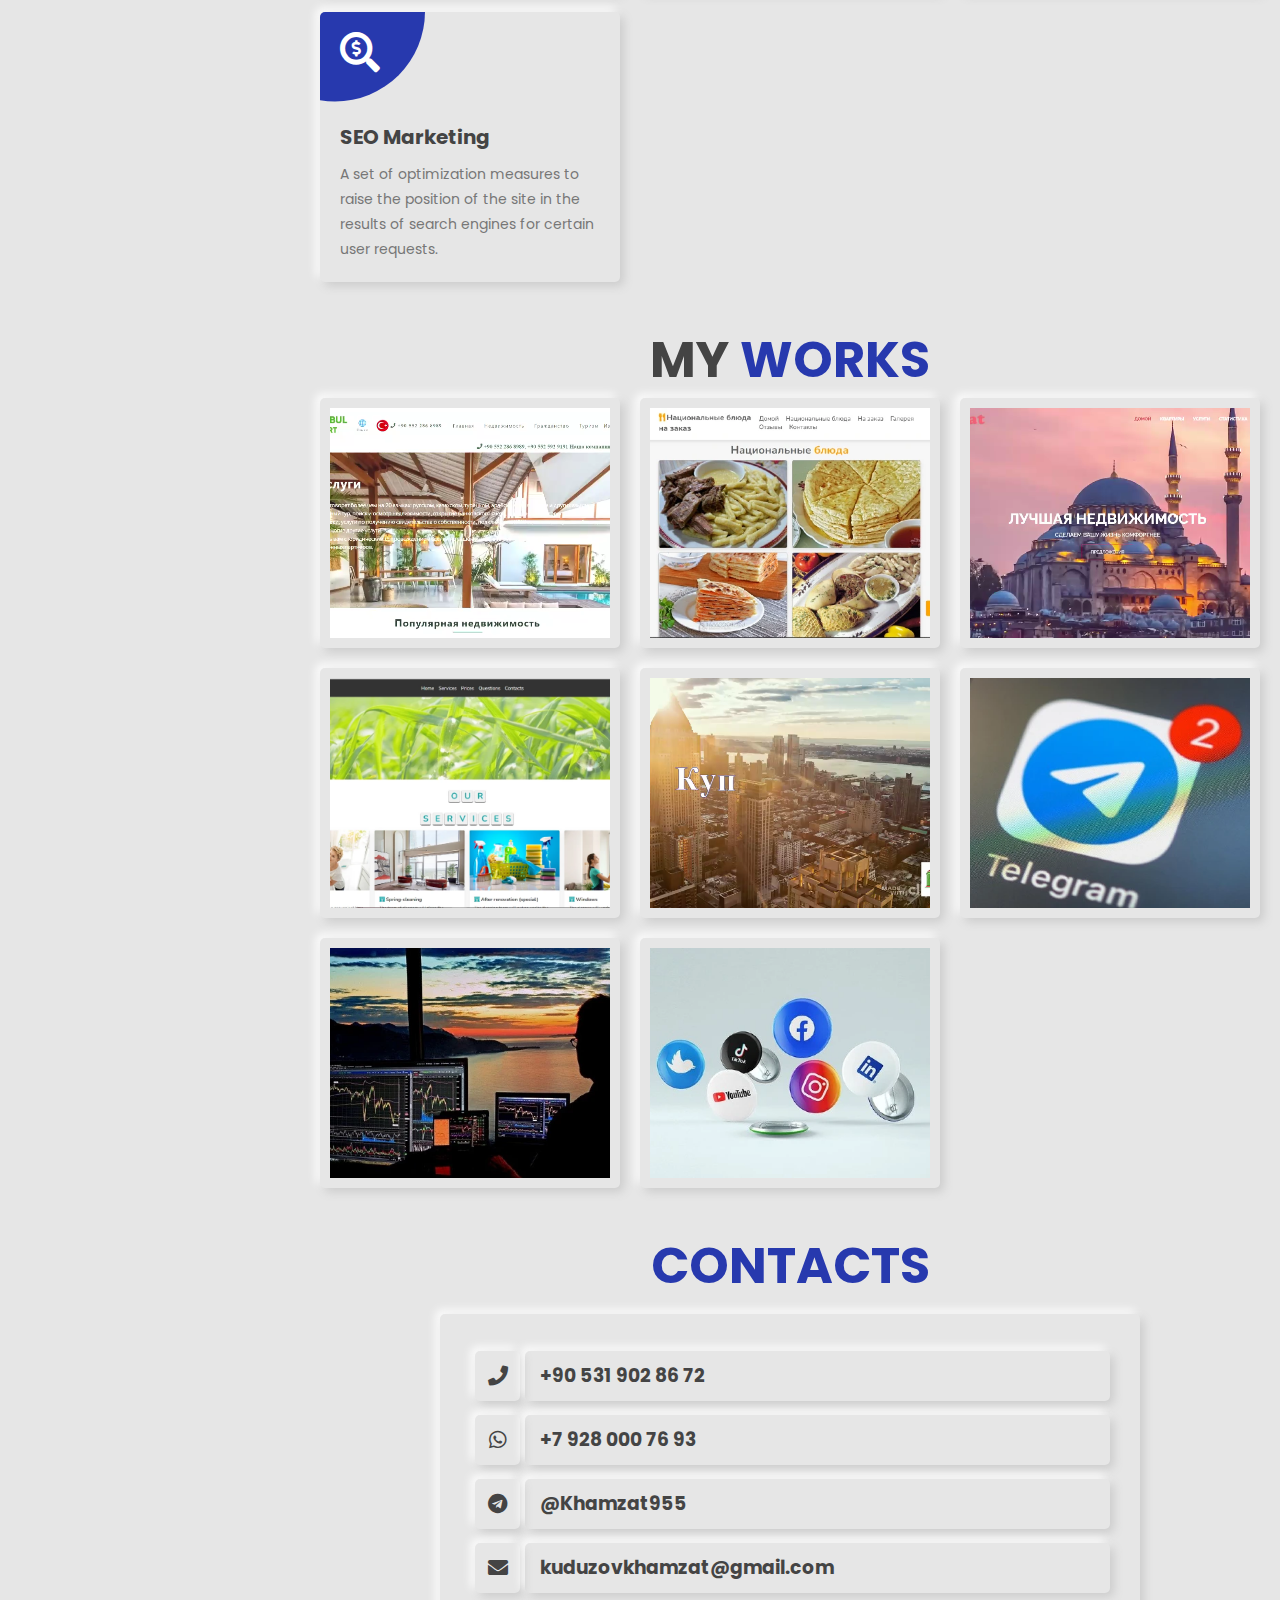
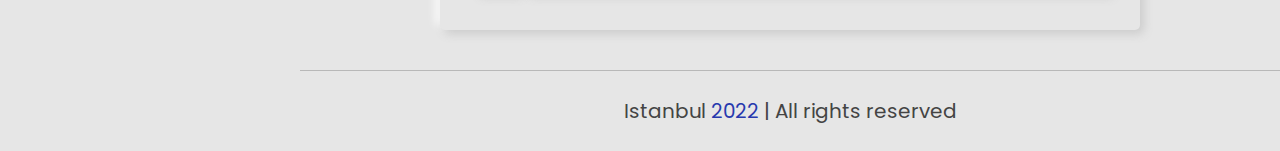
==== commit a740b032: "dfgh" ====
--- a/index_gb.html
+++ b/index_gb.html
@@ -50,12 +50,12 @@
     <div id="theme-toggler" class="fas fa-moon"></div>
     <a href="index.html">
         <div id="theme-toggler-ru">
-            <img src="image/GB_rf_1.png" width="30px" alt="">
+            <img src="image/flag_ru.webp" width="30px" height="28px" alt="">
         </div>
     </a>
     <a href="index_tr.html">
         <div id="theme-toggler-tr">
-            <img src="image/flagOne_mini.png" width="30px" alt="">
+            <img src="image/flag_tr.webp" width="30px" height="28px" alt="">
         </div>
     </a>
 
@@ -222,10 +222,10 @@
                 </a>
             </div>
             <div class="box">
-                <a href="http://sport-tr.site/">
-                    <img src="image/sport.webp" alt="">
-                    <div class="content">
-                        <h3>Shop <br /> sports <br /> goods</h3>
+                <a href="https://khamzat.site/cleaning">
+                    <img src="image/cleaning_foto.webp" alt="">
+                    <div class="content">
+                        <h3>Clearing <br /> agency</h3>
                     </div>
                 </a>
             </div>
--- a/css/style.css
+++ b/css/style.css
@@ -187,6 +187,10 @@
     box-shadow: var(--box-shadow-inset);
 }
 
+#theme-toggler-ru img {
+    border-radius: 50%;
+}
+
 /* языки */
 #theme-toggler-ru {
     position: fixed;
@@ -211,6 +215,10 @@
     box-shadow: var(--box-shadow-inset);
 }
 
+#theme-toggler-tr img {
+    border-radius: 50%;
+}
+
 #theme-toggler-tr {
     position: fixed;
     top: 1.5rem;
@@ -232,6 +240,10 @@
 #theme-toggler-tr:hover {
     color: var(--blue);
     box-shadow: var(--box-shadow-inset);
+}
+
+#theme-toggler-gb img {
+    border-radius: 50%;
 }
 
 #theme-toggler-gb {
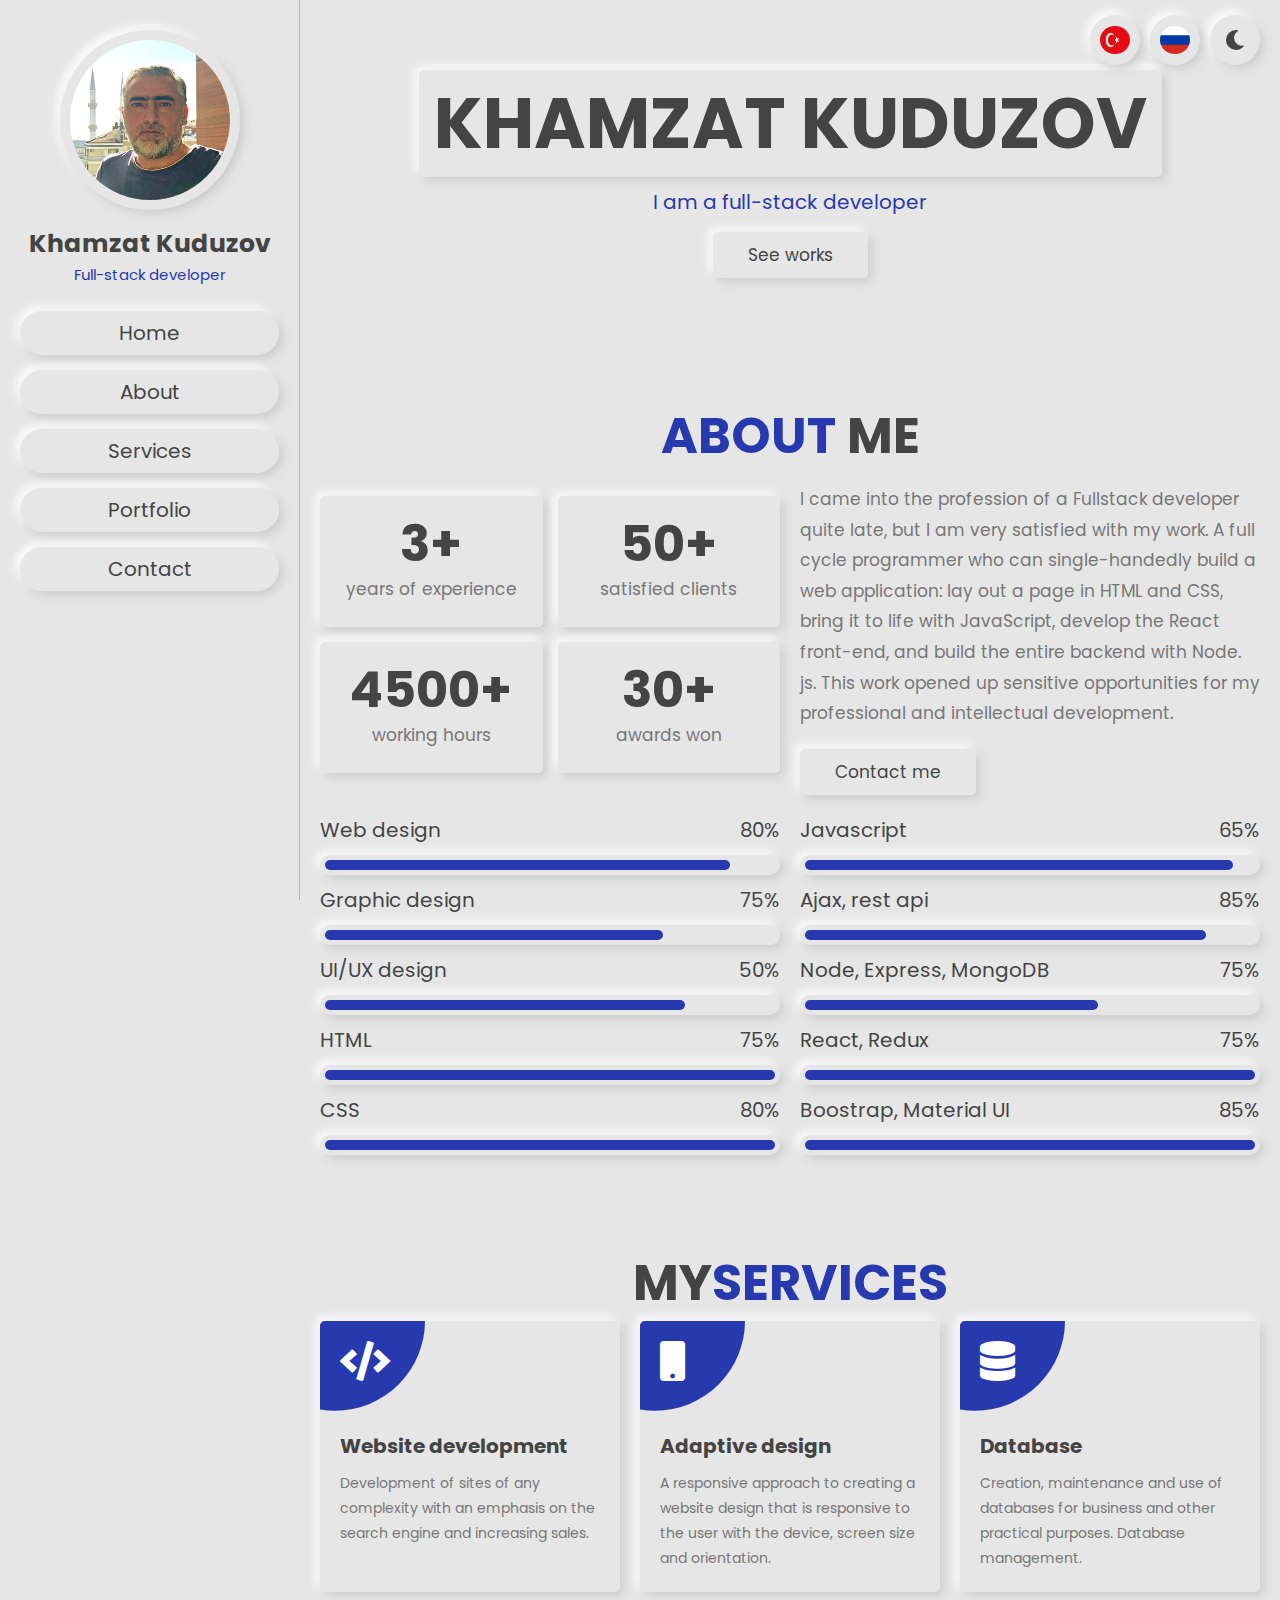
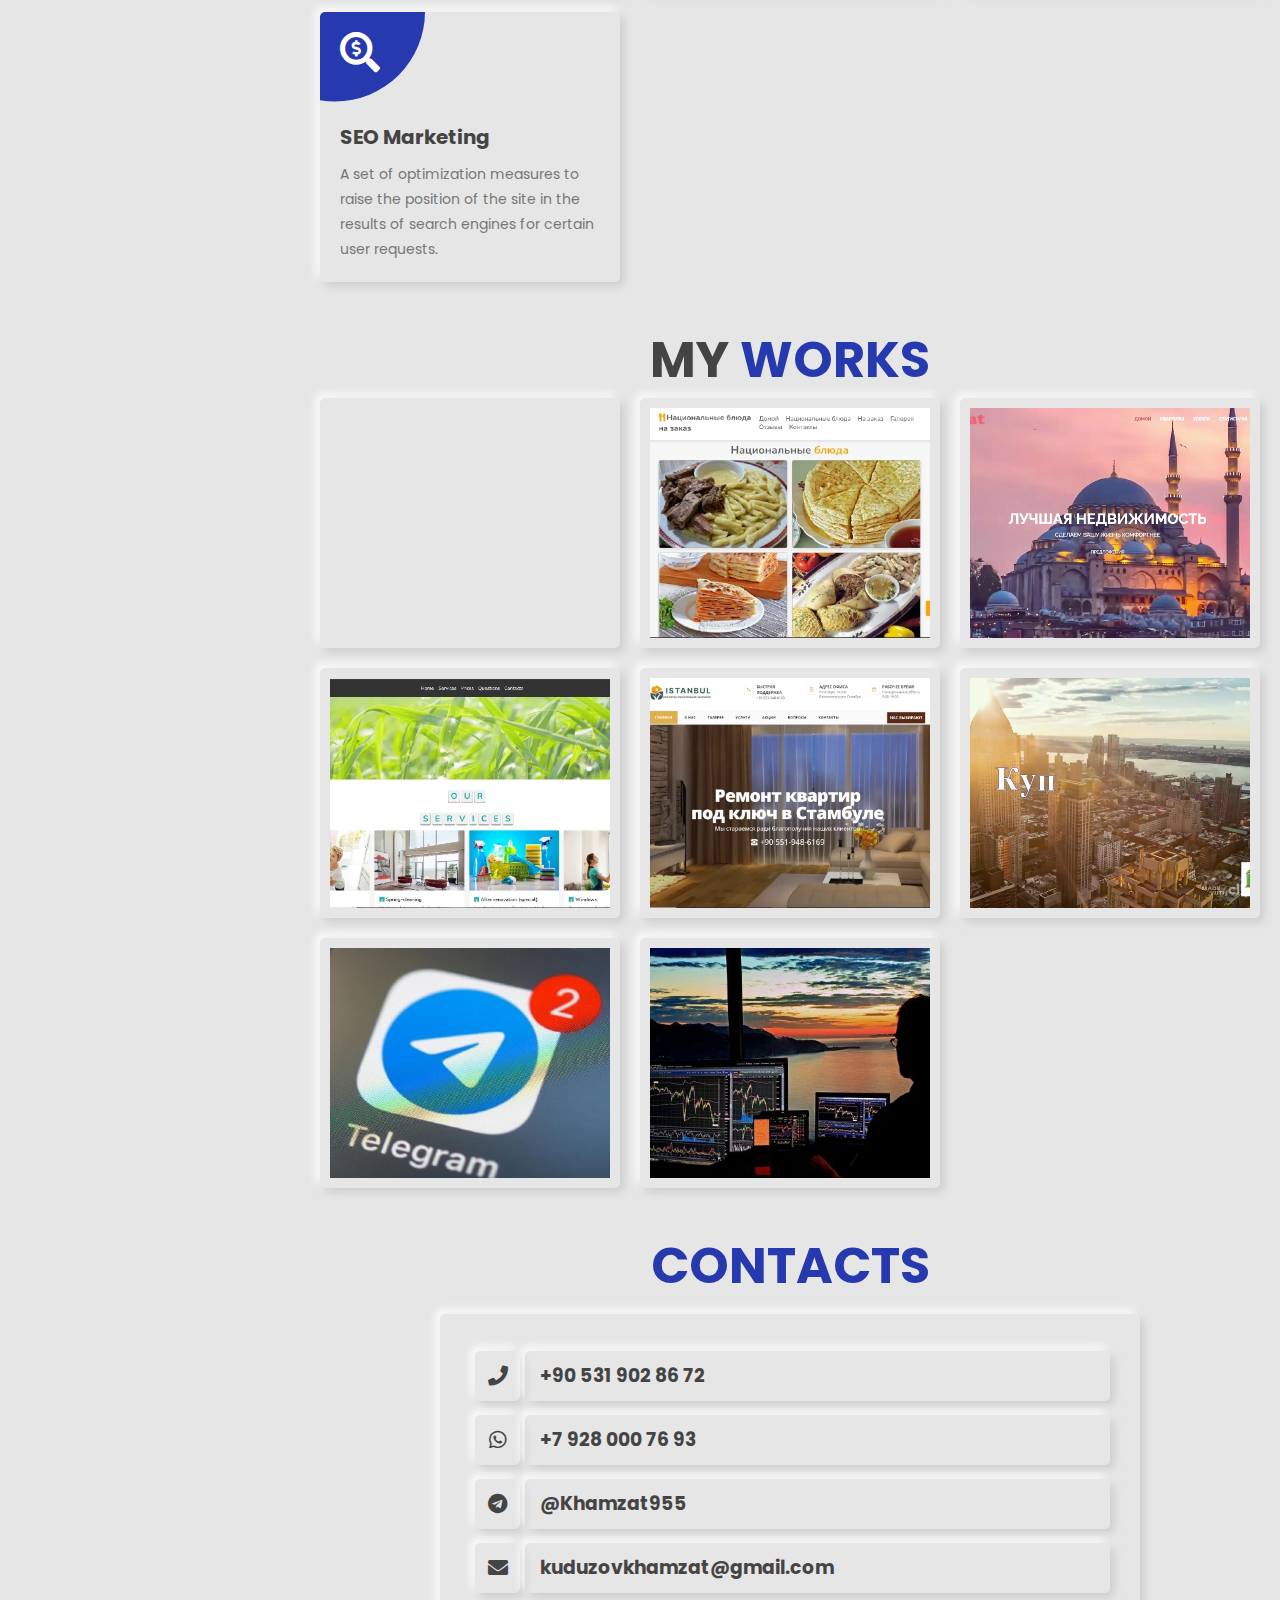
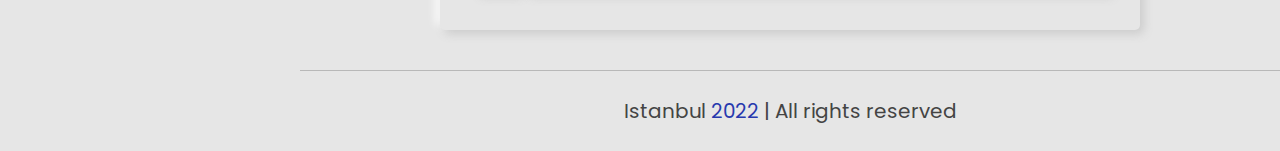
==== commit abaa25e7: "new-work" ====
--- a/index_gb.html
+++ b/index_gb.html
@@ -26,7 +26,7 @@
     <header class="header">
 
         <div class="user">
-            <img src="image/photo64.webp" alt="">
+            <img src="image/photo64.webp" width="180px" alt="картинка">
             <h3>Khamzat Kuduzov</h3>
             <p>Full-stack developer</p>
         </div>
@@ -50,12 +50,12 @@
     <div id="theme-toggler" class="fas fa-moon"></div>
     <a href="index.html">
         <div id="theme-toggler-ru">
-            <img src="image/flag_ru.webp" width="30px" height="28px" alt="">
+            <img src="image/flag_ru.webp" width="30px" height="28px" alt="картинка">
         </div>
     </a>
     <a href="index_tr.html">
         <div id="theme-toggler-tr">
-            <img src="image/flag_tr.webp" width="30px" height="28px" alt="">
+            <img src="image/flag_tr.webp" width="30px" height="28px" alt="картинка">
         </div>
     </a>
 
@@ -206,7 +206,7 @@
 
             <div class="box">
                 <a href="https://zura95.site/">
-                    <img src="image/eda.webp" alt="">
+                    <img src="image/eda.webp" width="280px" alt="картинка">
                     <div class="content">
                         <h3>Food <br /> to order</h3>
                     </div>
@@ -223,9 +223,17 @@
             </div>
             <div class="box">
                 <a href="https://khamzat.site/cleaning">
-                    <img src="image/cleaning_foto.webp" alt="">
+                    <img src="image/cleaning_foto.webp" width="280px" alt="картинка">
                     <div class="content">
                         <h3>Clearing <br /> agency</h3>
+                    </div>
+                </a>
+            </div>
+            <div class="box">
+                <a href="https://khamzat.site/remont">
+                    <img src="image/remont.webp" width="280px" alt="картинка">
+                    <div class="content">
+                        <h3>Renovation <br /> of apartments</h3>
                     </div>
                 </a>
             </div>
@@ -240,7 +248,7 @@
             </div>
 
             <div class="box">
-                <img src="image/telegram-nedir1.webp" alt="">
+                <img src="image/telegram-nedir1.webp" width="280px" alt="картинка">
                 <div class="content">
                     <h3>Telegram <br /> channel</h3>
                 </div>
@@ -248,14 +256,7 @@
             </div>
 
             <div class="box">
-                <img src="image/trading.webp" alt="">
-                <div class="content">
-                    <h3>Promising <br /> project</h3>
-                </div>
-            </div>
-
-            <div class="box">
-                <img src="image/social.webp" alt="">
+                <img src="image/trading.webp" width="280px" alt="картинка">
                 <div class="content">
                     <h3>Promising <br /> project</h3>
                 </div>
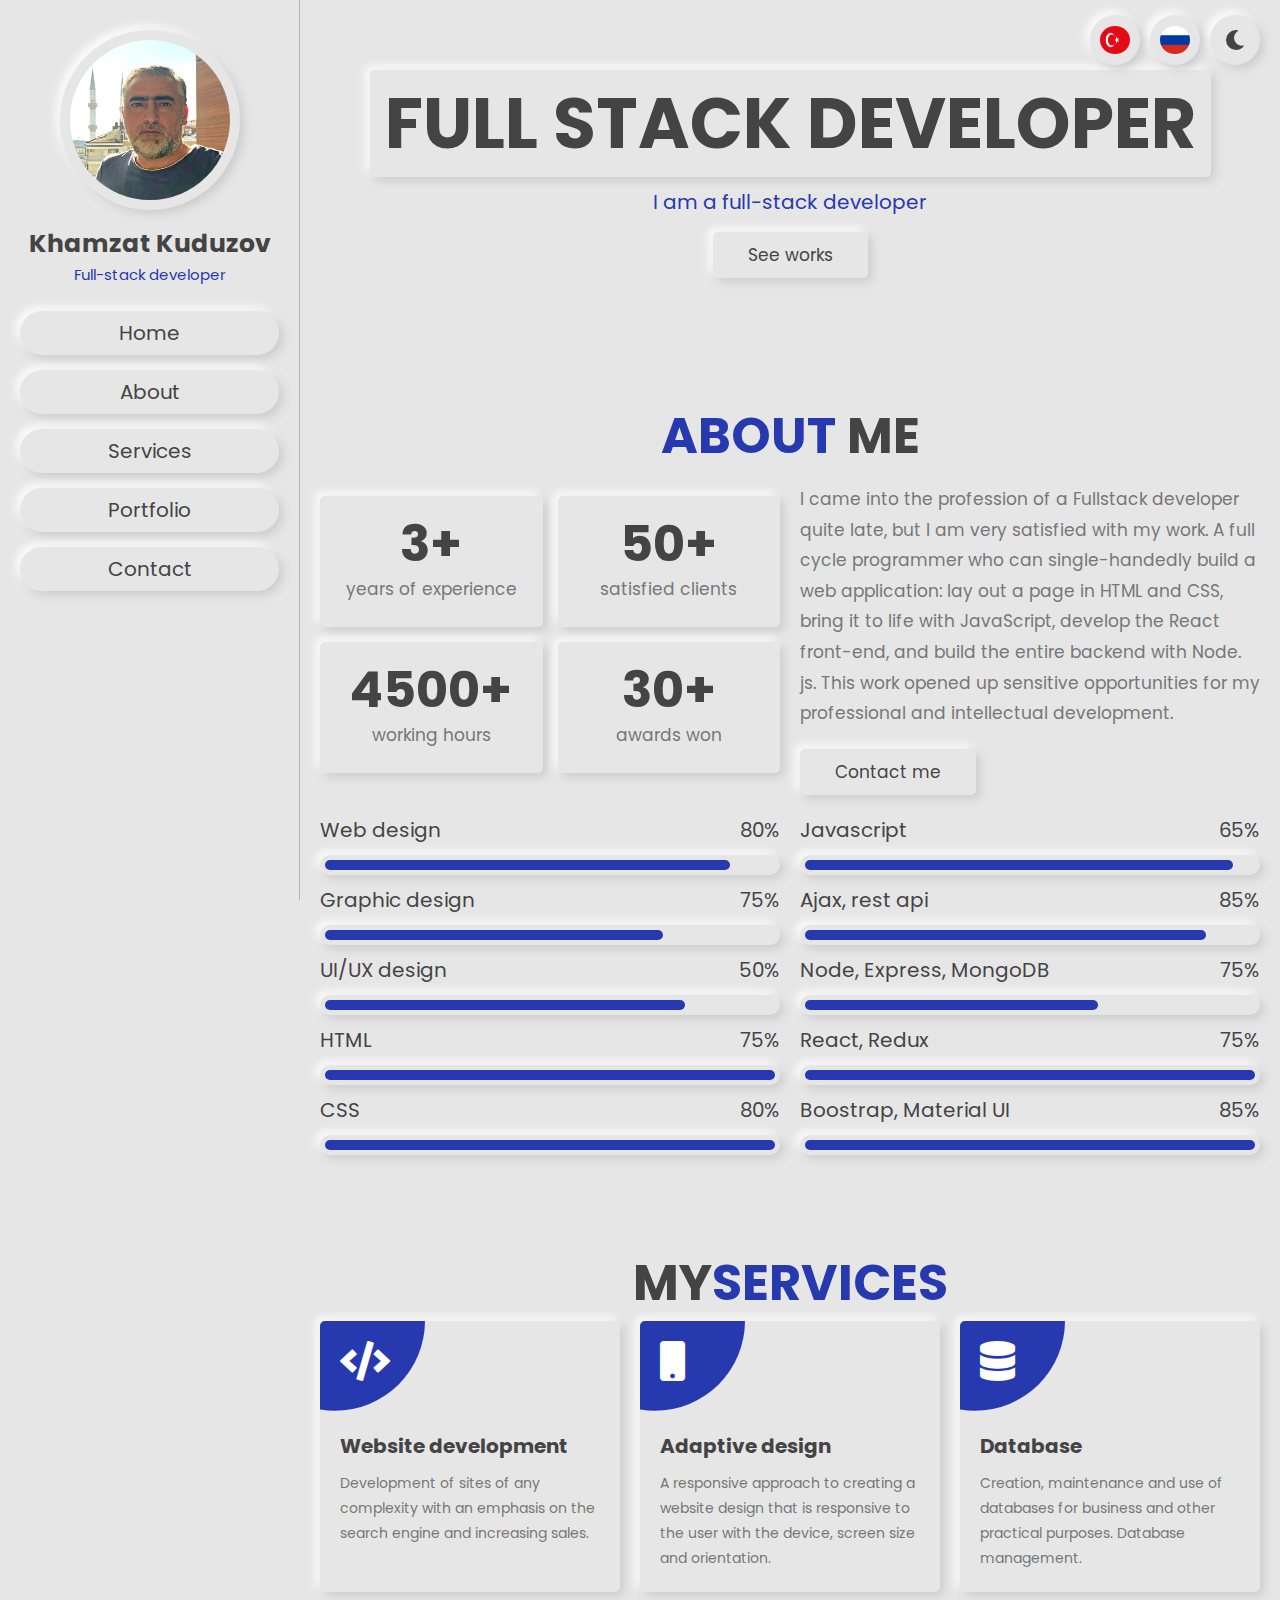
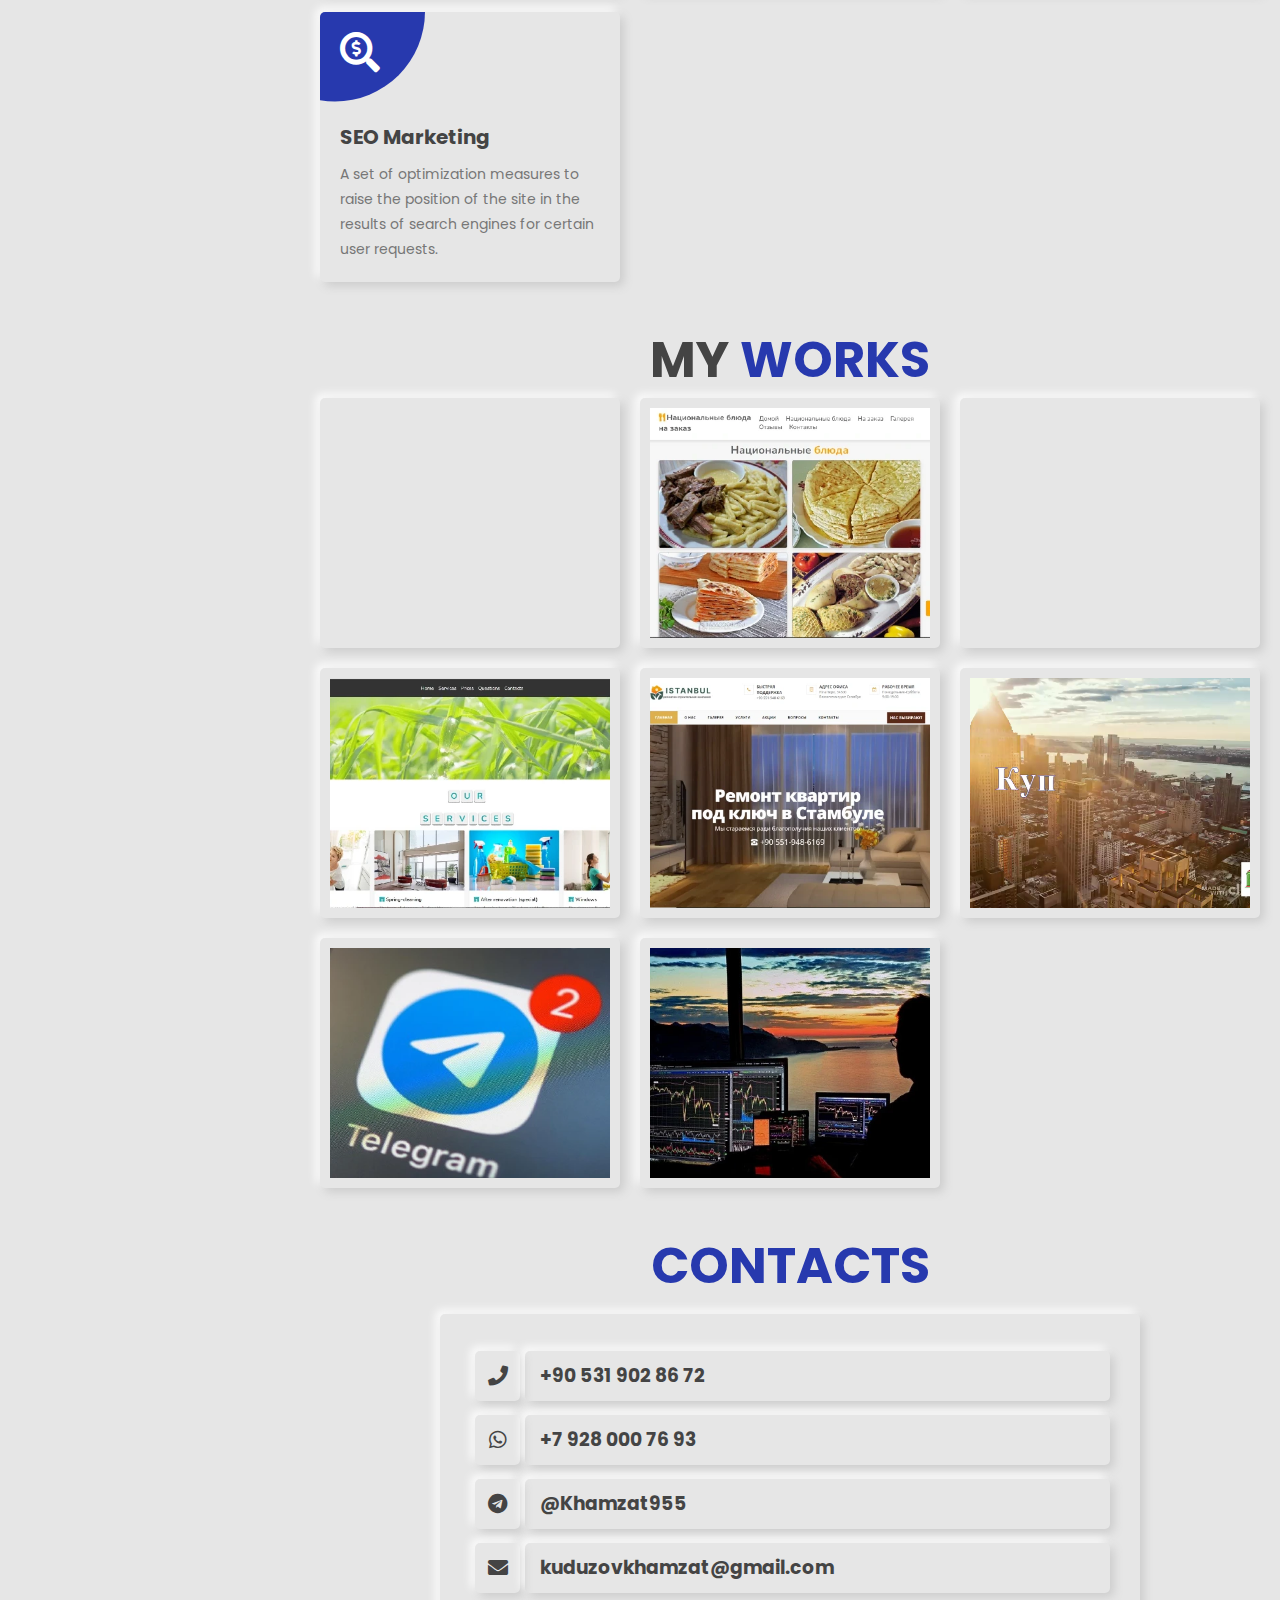
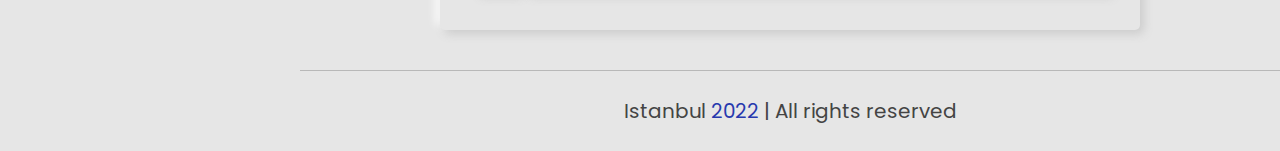
==== commit 20871b5f: "fixed" ====
--- a/index_gb.html
+++ b/index_gb.html
@@ -64,7 +64,7 @@
     <section class="home" id="home">
 
         <div class="content">
-            <h3 class="h3-text">Khamzat Kuduzov</h3>
+            <h3 class="h3-text">Full Stack Developer</h3>
             <p class="lorem">I am a full-stack developer</p>
             <a href="#portfolio" class="btn">See works</a>
         </div>
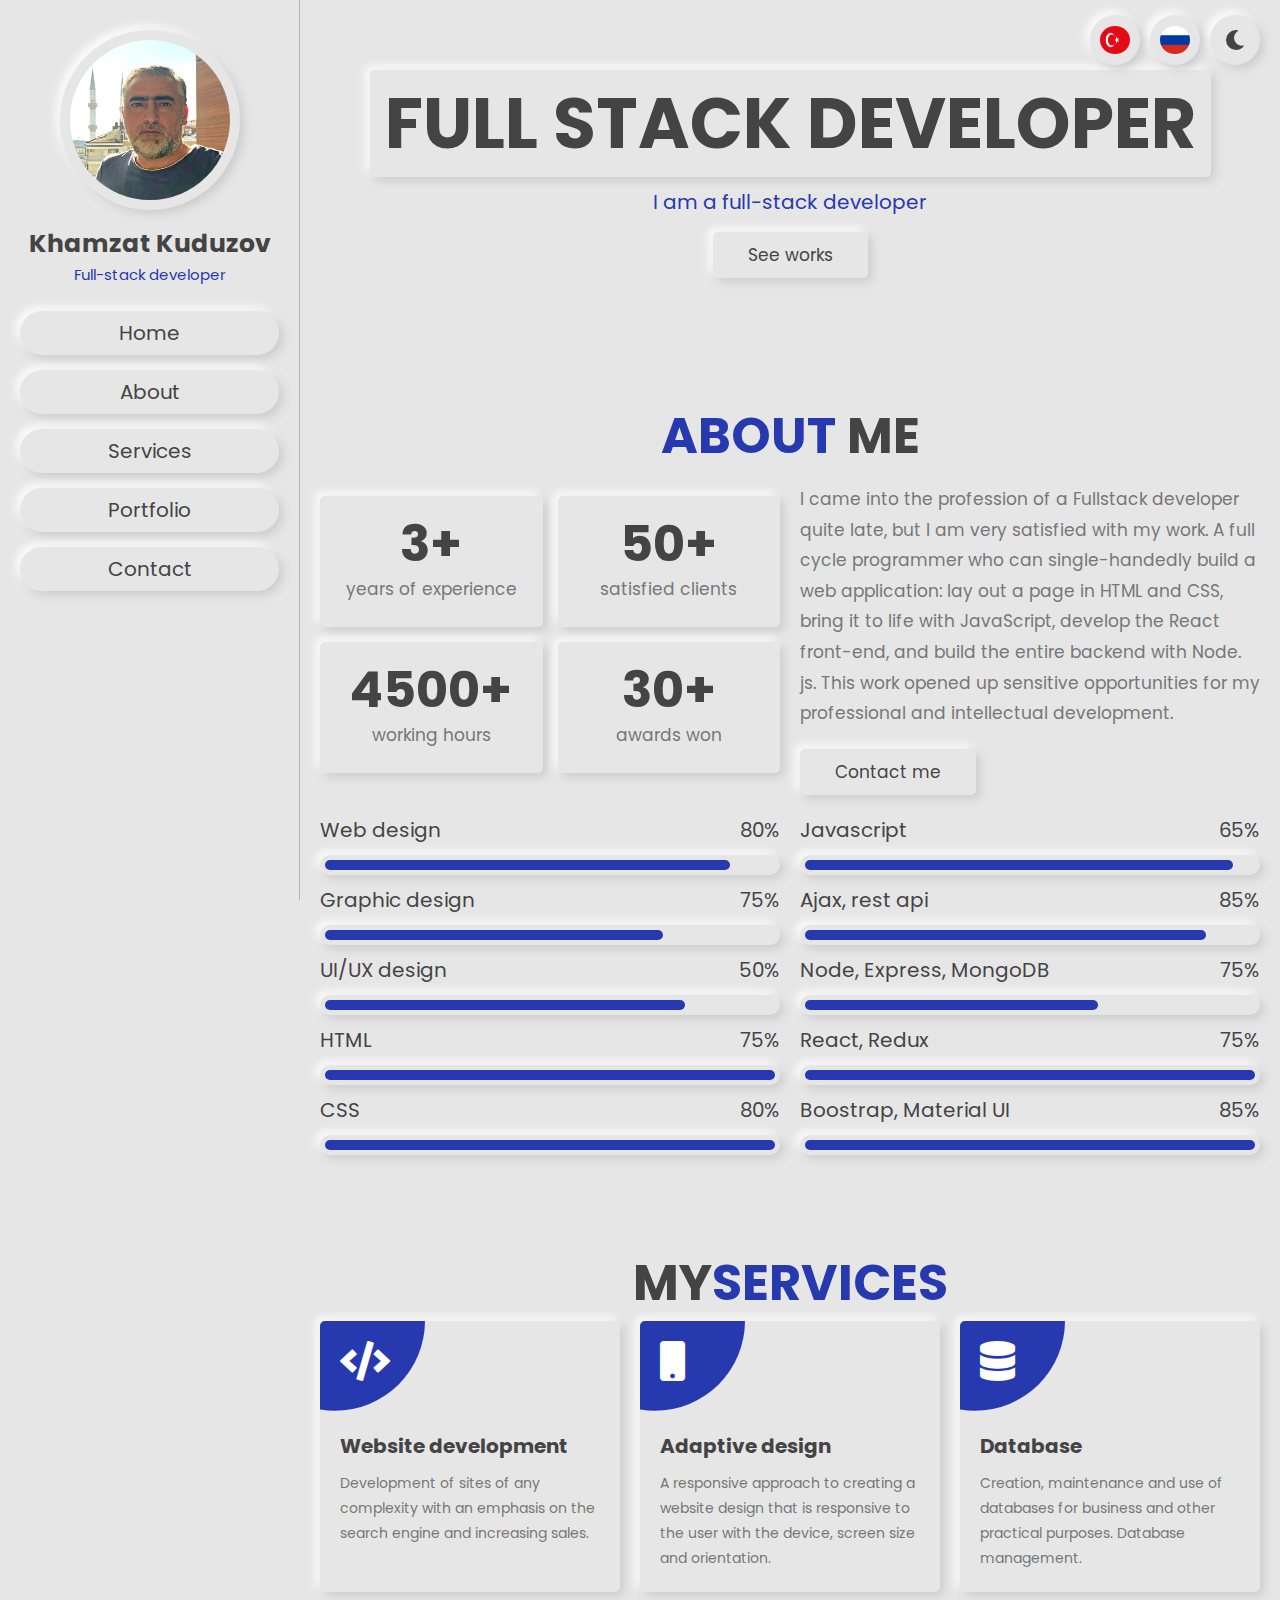
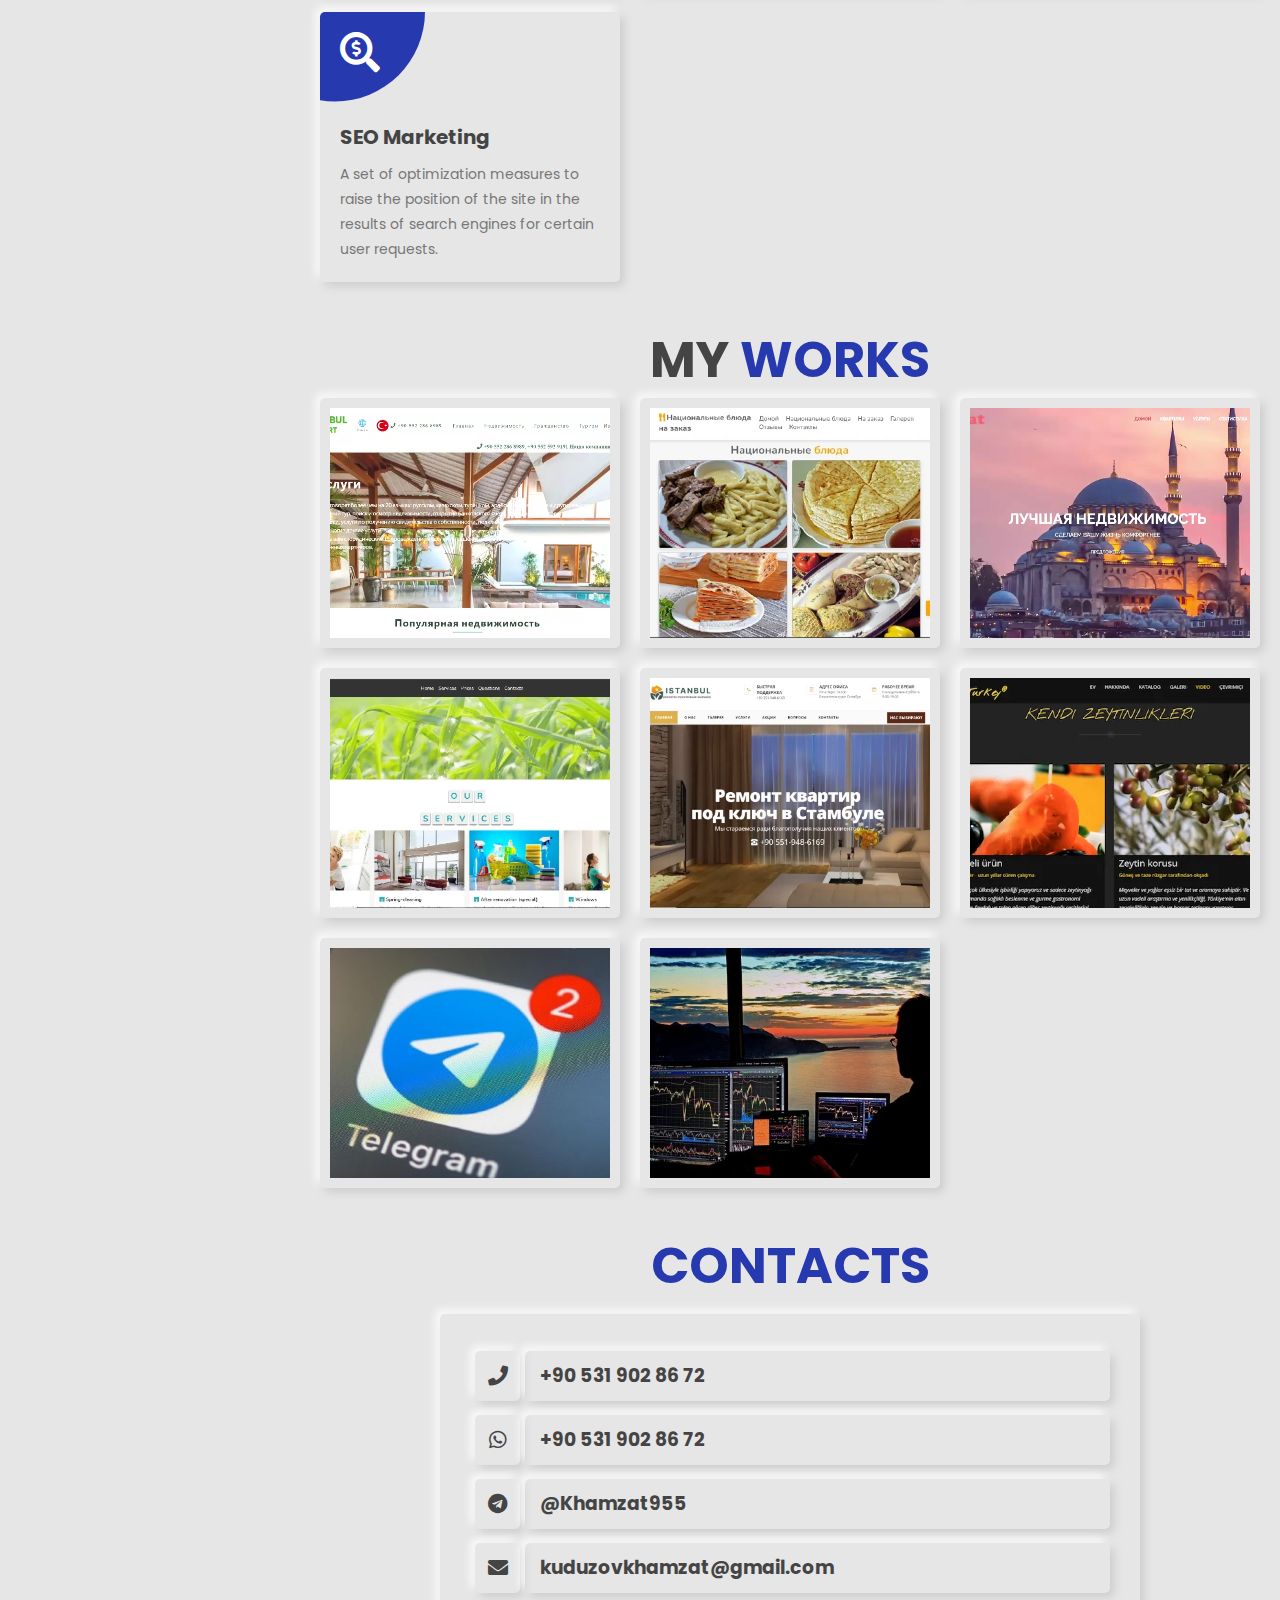
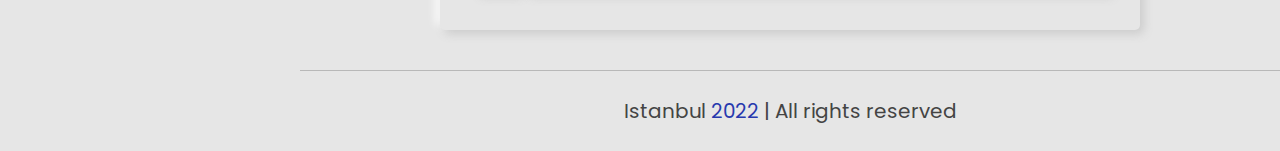
==== commit 43cda8b3: "new-work-add" ====
--- a/index_gb.html
+++ b/index_gb.html
@@ -196,8 +196,8 @@
         <h1 class="heading"> My <span> works</span> </h1>
         <div class="box-container">
             <div class="box">
-                <a href="https://istanbul-expert.com/">
-                    <video src="video/ist_exp.mp4" loop muted autoplay></video>
+                <a href="https://istanbul-expert.com/" target="_blank">
+                    <video src="video/ist_exp.mp4" loop muted autoplay playsinline></video>
                     <div class="content">
                         <h3>Real <br /> estate <br /> agency</h3>
                     </div>
@@ -205,7 +205,7 @@
             </div>
 
             <div class="box">
-                <a href="https://zura95.site/">
+                <a href="https://zura95.site/" target="_blank">
                     <img src="image/eda.webp" width="280px" alt="картинка">
                     <div class="content">
                         <h3>Food <br /> to order</h3>
@@ -214,15 +214,15 @@
             </div>
 
             <div class="box">
-                <a href="https://talgat.site/">
-                    <video src="video/Talgat_clip.mp4" loop muted autoplay></video>
+                <a href="https://talgat.site/" target="_blank">
+                    <video src="video/Talgat_clip.mp4" loop muted autoplay playsinline></video>
                     <div class="content">
                         <h3>Property <br /> in Istanbul</h3>
                     </div>
                 </a>
             </div>
             <div class="box">
-                <a href="https://khamzat.site/cleaning">
+                <a href="https://khamzat.site/cleaning" target="_blank">
                     <img src="image/cleaning_foto.webp" width="280px" alt="картинка">
                     <div class="content">
                         <h3>Clearing <br /> agency</h3>
@@ -230,7 +230,7 @@
                 </a>
             </div>
             <div class="box">
-                <a href="https://khamzat.site/remont">
+                <a href="https://khamzat.site/remont" target="_blank">
                     <img src="image/remont.webp" width="280px" alt="картинка">
                     <div class="content">
                         <h3>Renovation <br /> of apartments</h3>
@@ -239,13 +239,21 @@
             </div>
 
             <div class="box">
-                <a href="https://www.youtube.com/channel/UCR58sPLCgfgkZ0BDs9TKeCQ">
-                    <video src="video/you_video.mp4" loop muted autoplay></video>
+                <a href="https://khamzat.site/olives" target="_blank">
+                    <img src="image/olives.webp" width="280px" alt="картинка"></img>
+                    <div class="content">
+                        <h3>Olives and<br /> olive oil</h3>
+                    </div>
+                </a>
+            </div>
+            <!--  <div class="box">
+                <a href="https://www.youtube.com/channel/UCR58sPLCgfgkZ0BDs9TKeCQ" target="_blank">
+                    <video src="video/you_video.mp4" loop muted autoplay playsinline></video>
                     <div class="content">
                         <h3>YouTube <br /> channel</h3>
                     </div>
                 </a>
-            </div>
+            </div> -->
 
             <div class="box">
                 <img src="image/telegram-nedir1.webp" width="280px" alt="картинка">
@@ -282,10 +290,10 @@
                         <h3>+90 531 902 86 72</h3>
                     </div>
                 </div>
-                <div class="qwer"> <a href="https://api.whatsapp.com/send?phone=79280007693"" class=" fab
-                        fa-whatsapp"></a>
+                <div class="qwer"> <a href="https://wa.me/905319028672?text=Hello%2C+I+have+a+question" class=" fab
+                    fa-whatsapp"></a>
                     <div class="asd">
-                        <h3>+7 928 000 76 93</h3>
+                        <h3>+90 531 902 86 72</h3>
                     </div>
                 </div>
                 <div class="qwer"><a href="https://t.me/Khamzat955" class="fab fa-telegram"></a>
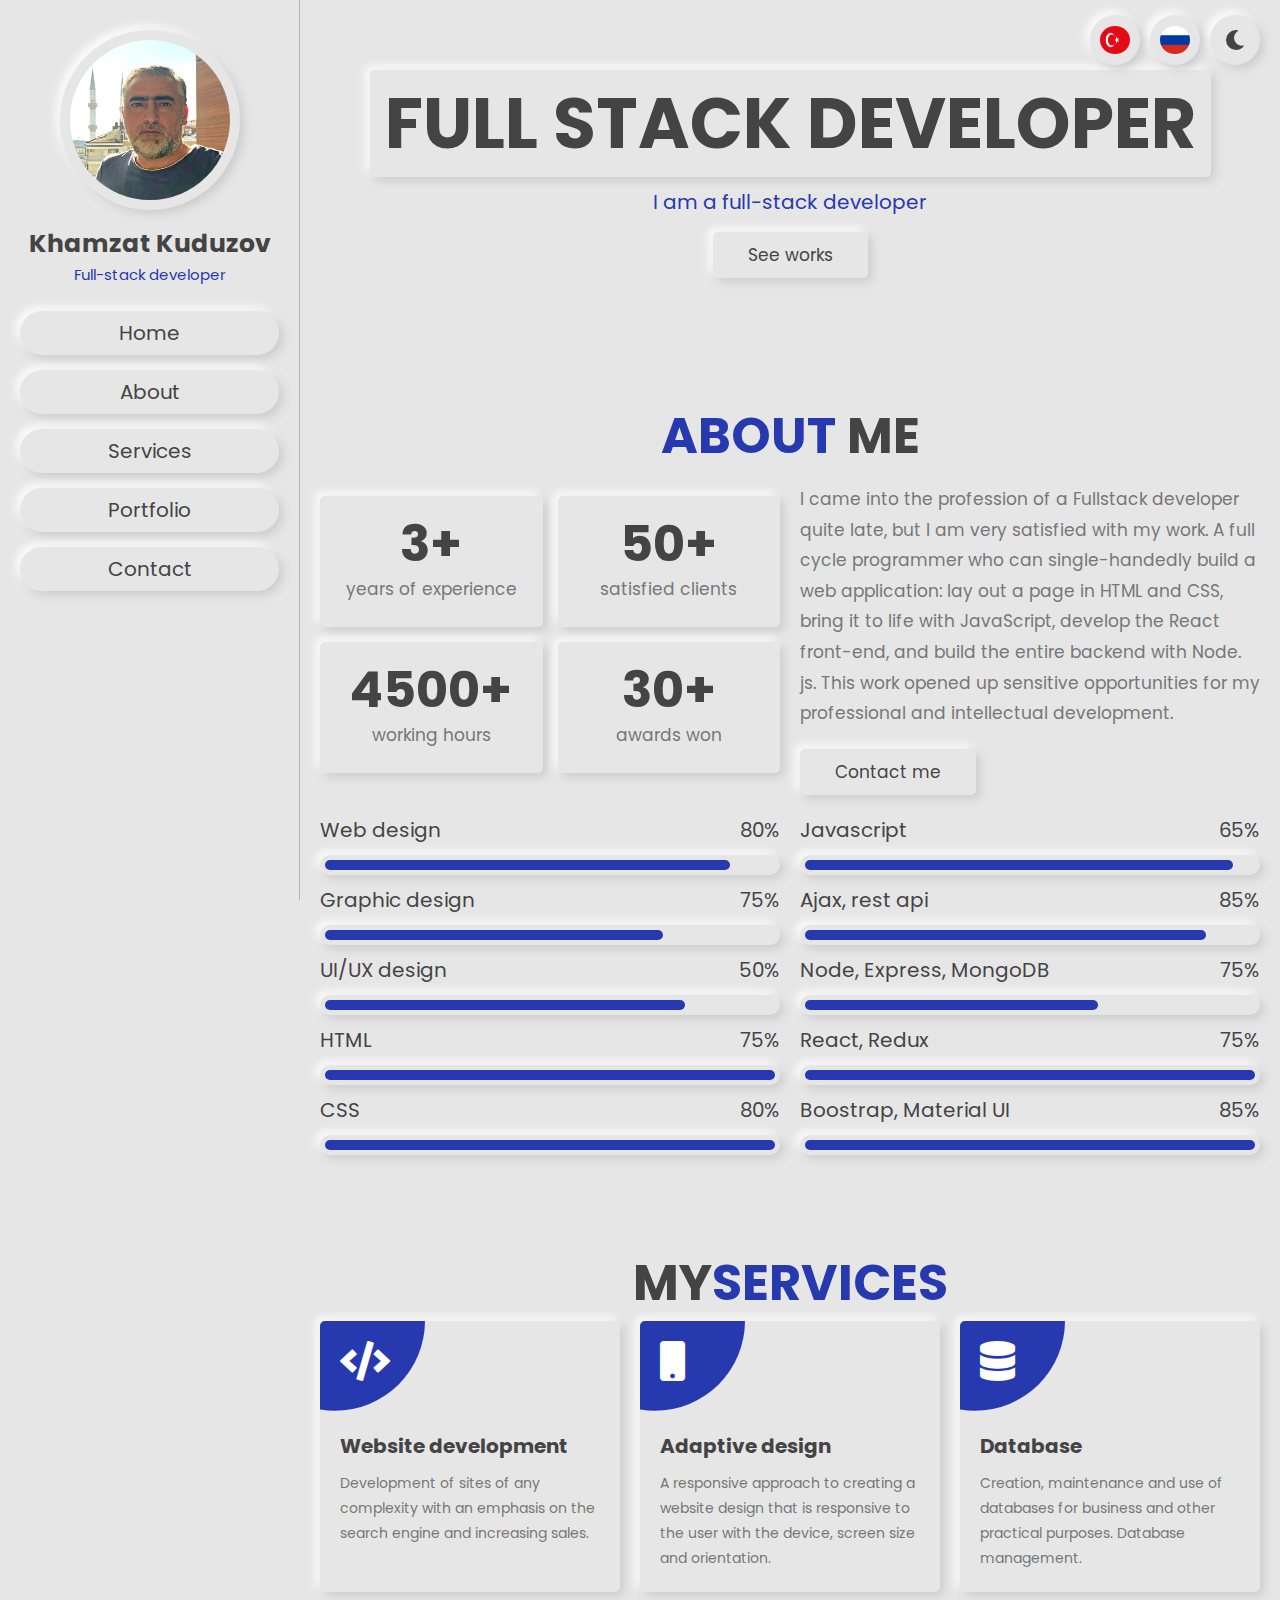
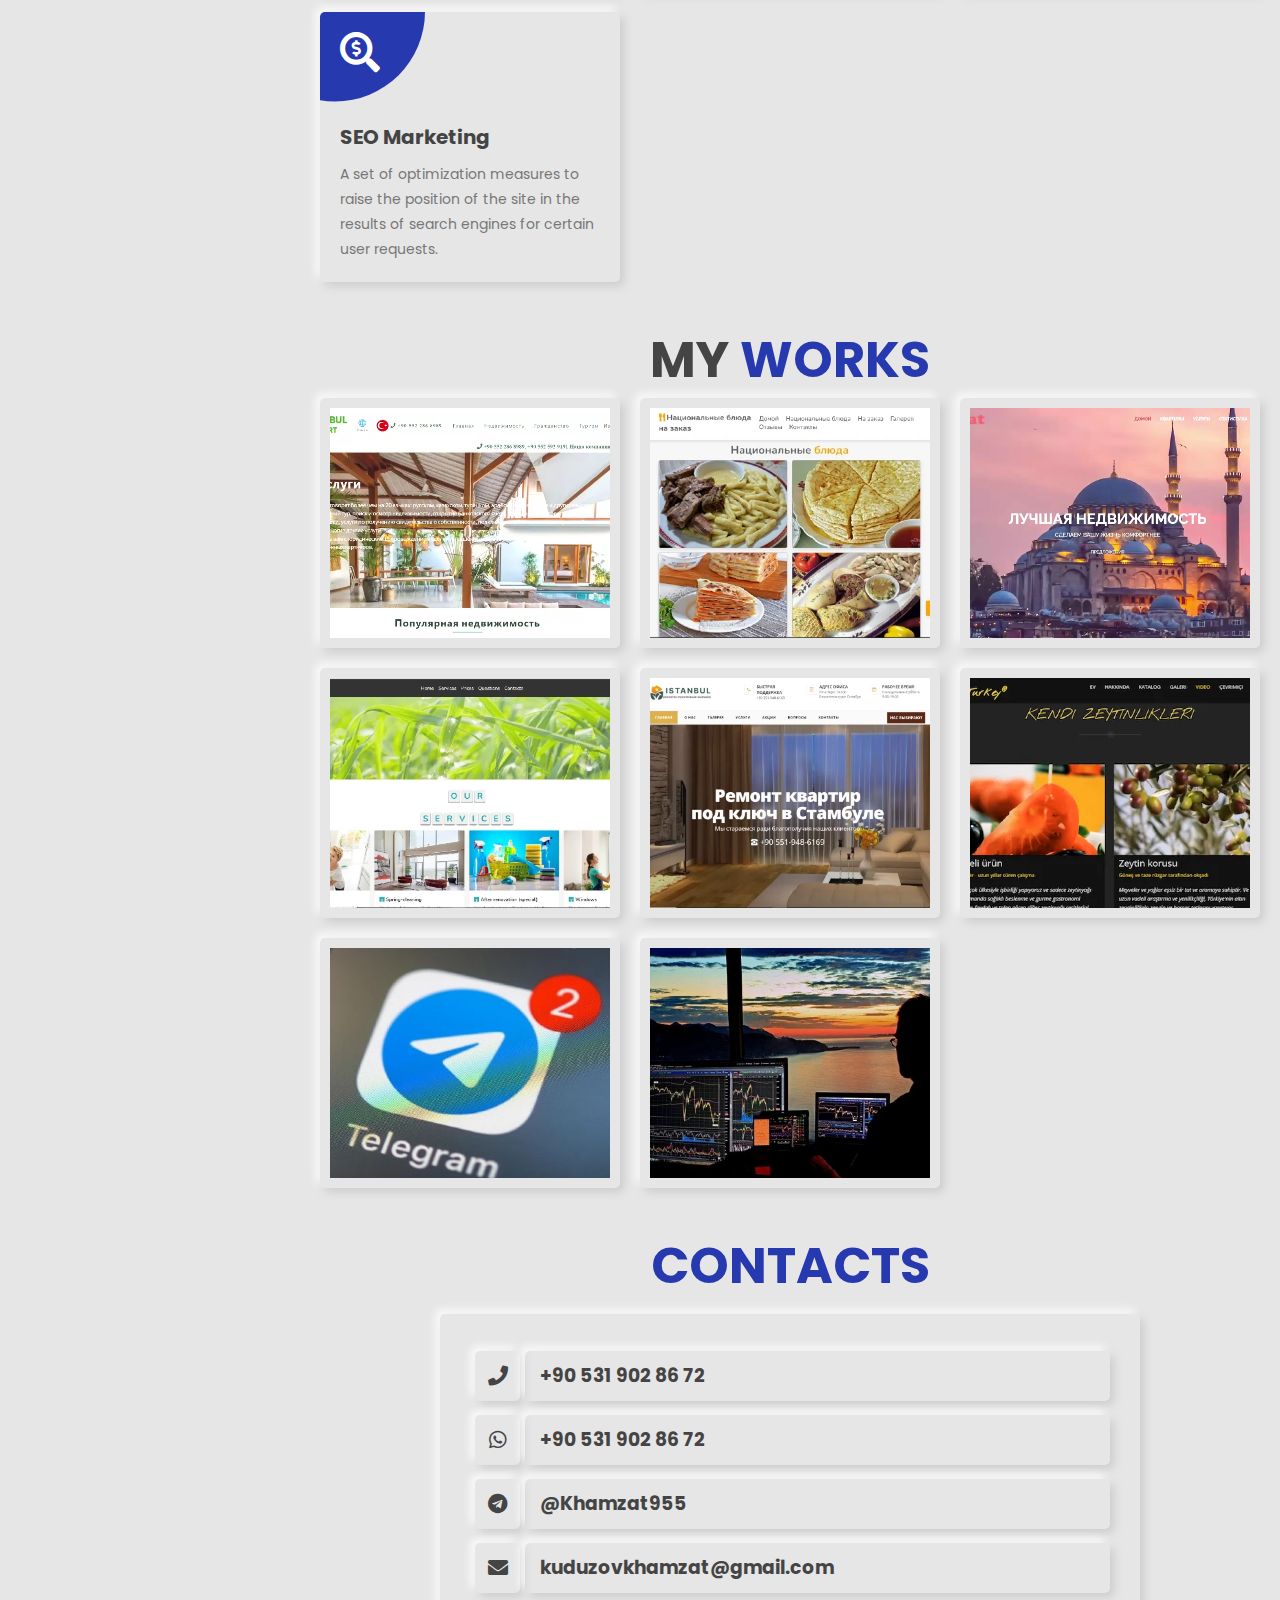
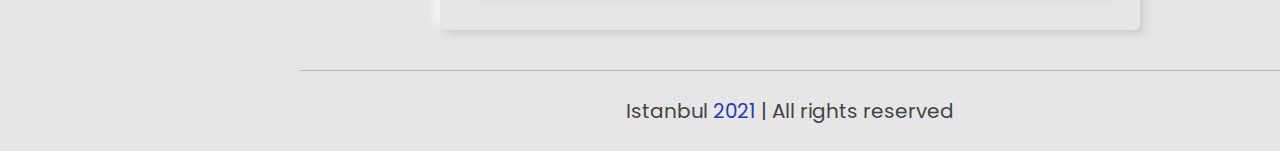
==== commit a01cd5d0: "sdfsdf" ====
--- a/index_gb.html
+++ b/index_gb.html
@@ -317,7 +317,7 @@
 
     <!-- contact section ends -->
 
-    <div class="credits"> Istanbul <span>2022</span> | All rights reserved </div>
+    <div class="credits"> Istanbul <span>2021</span> | All rights reserved </div>
 
 
 
